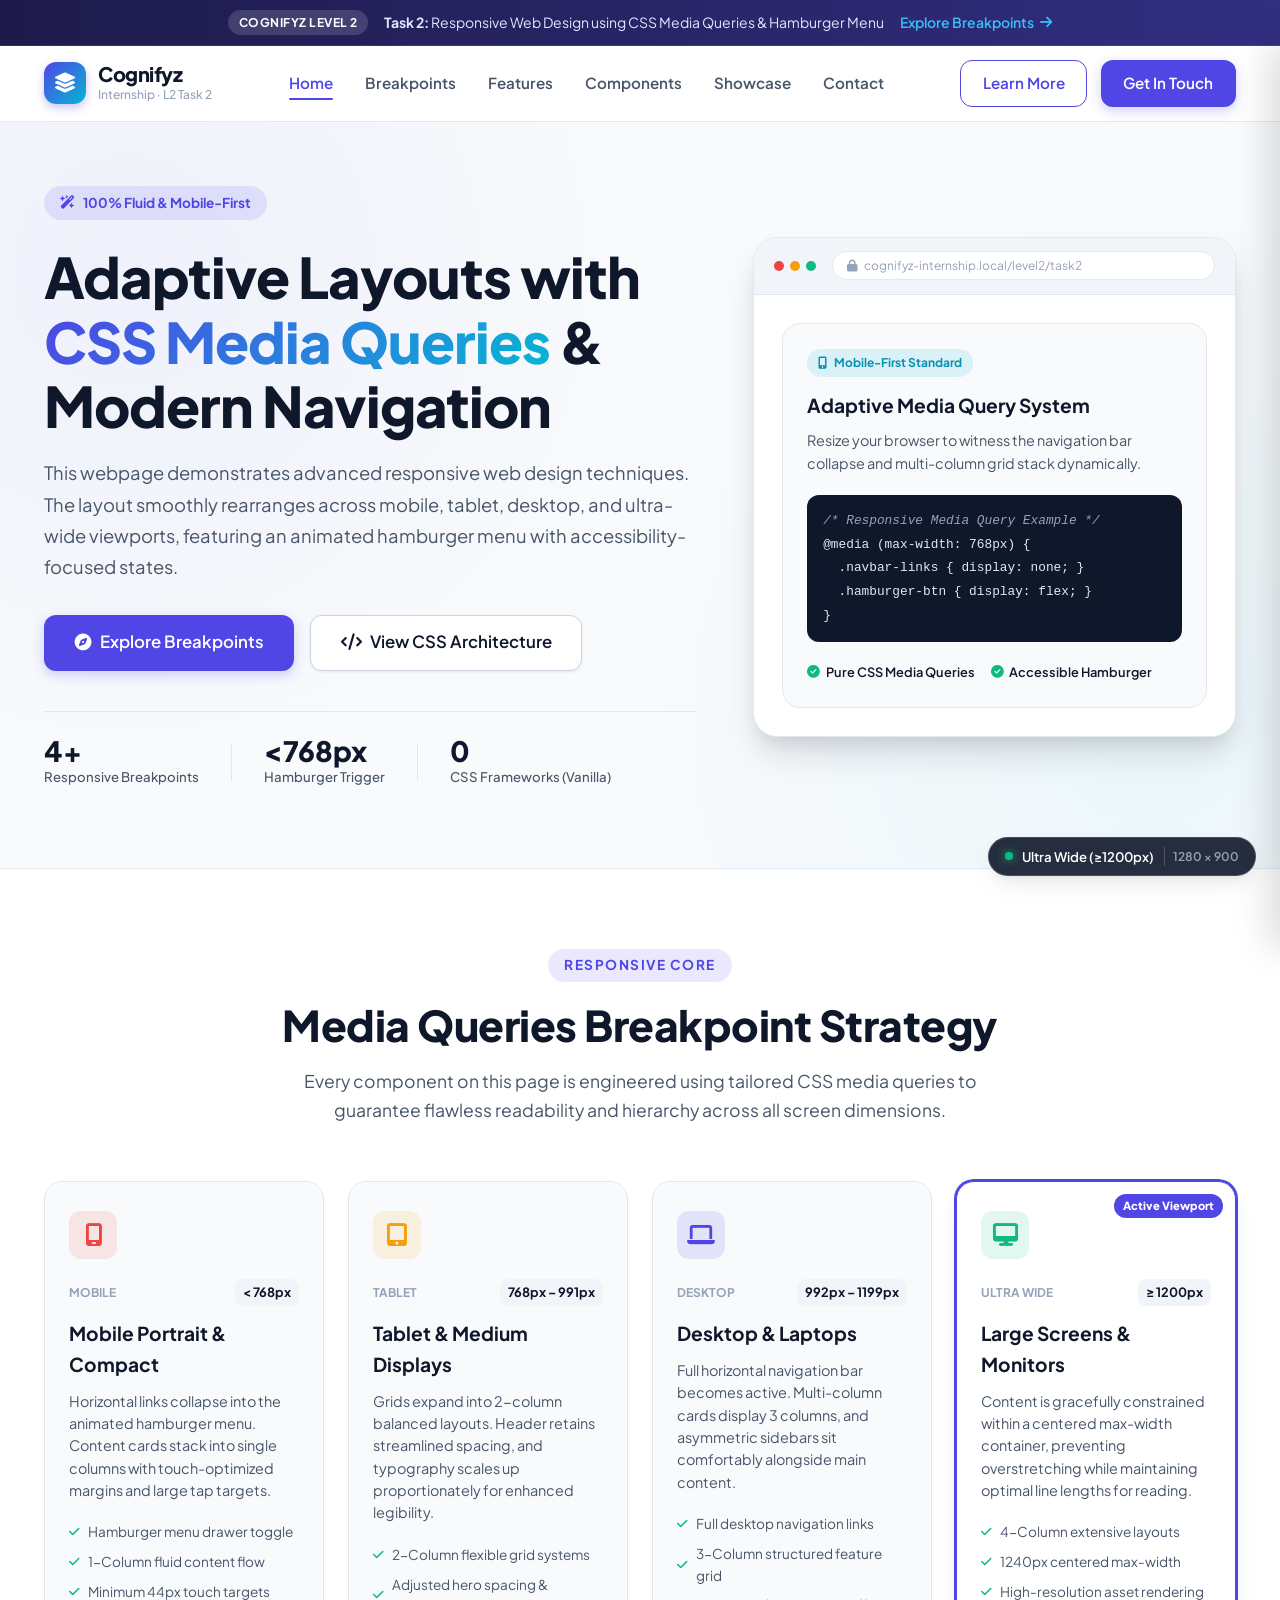
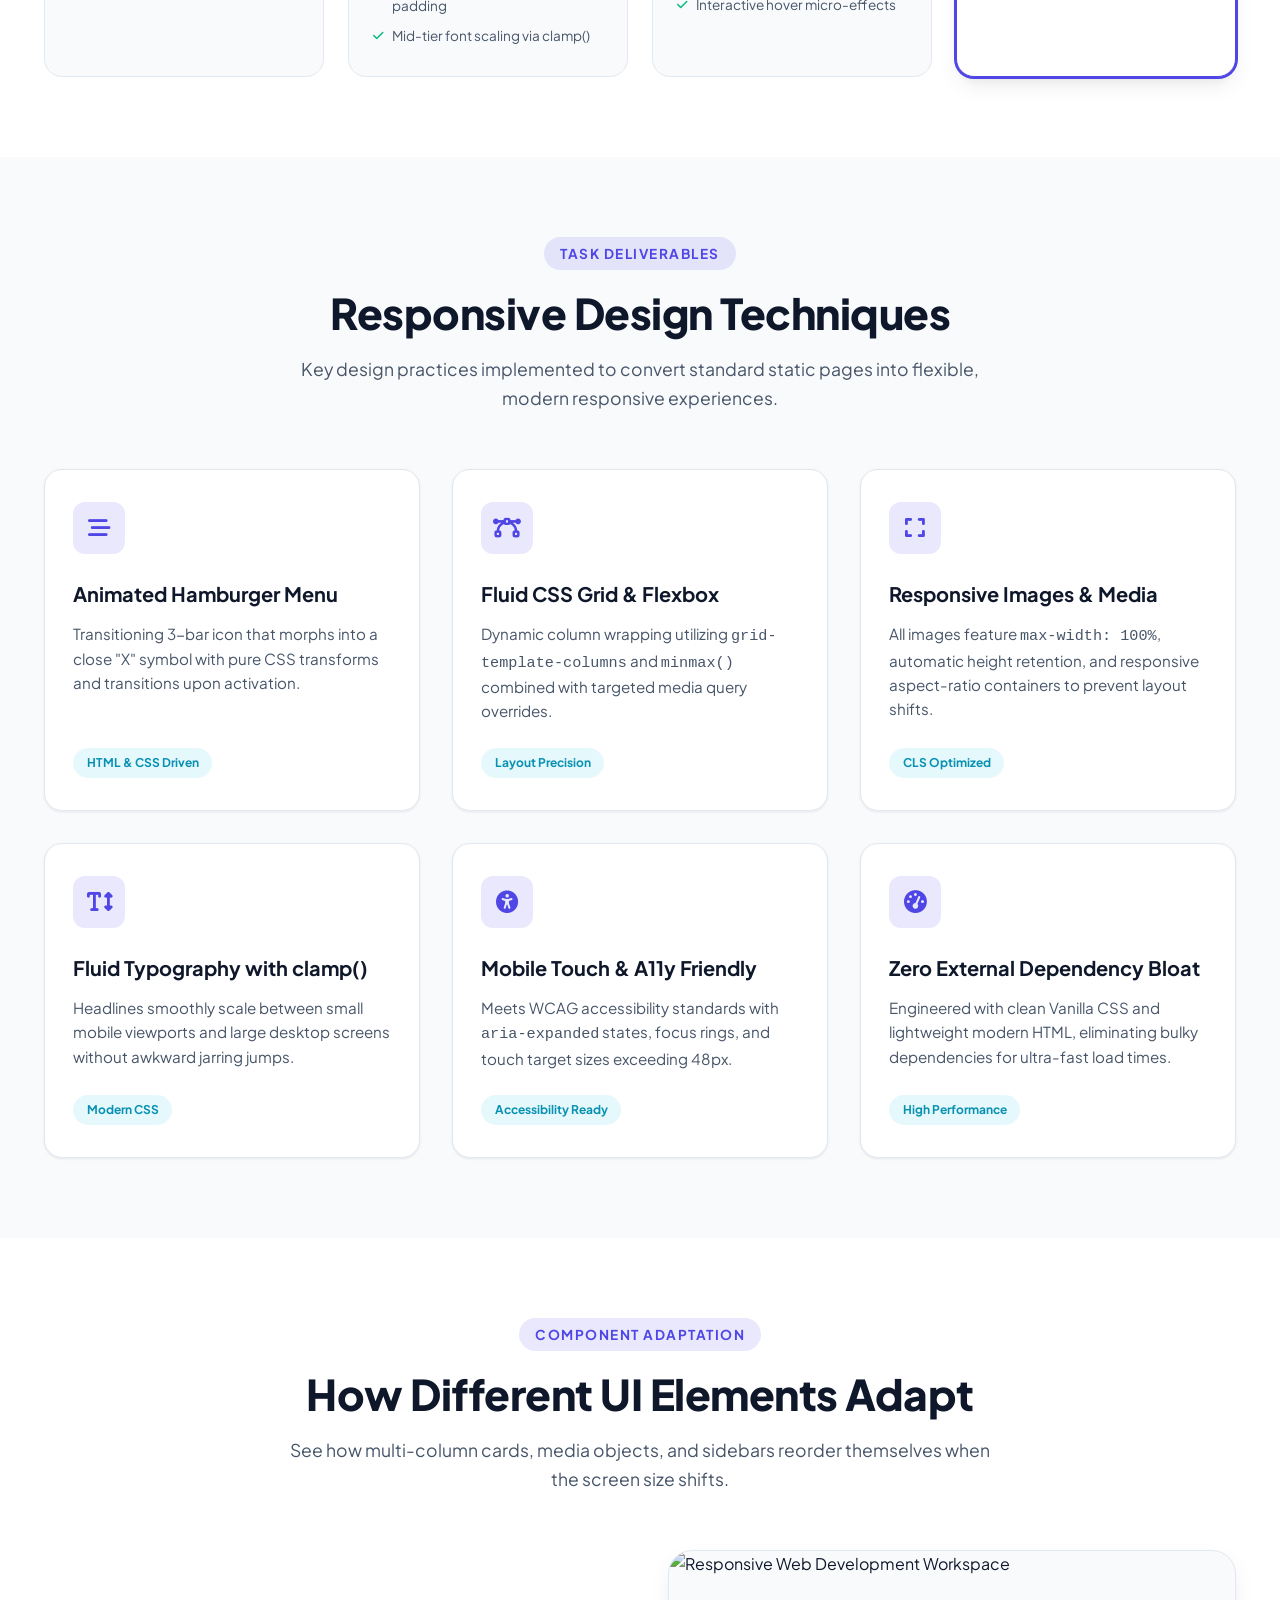
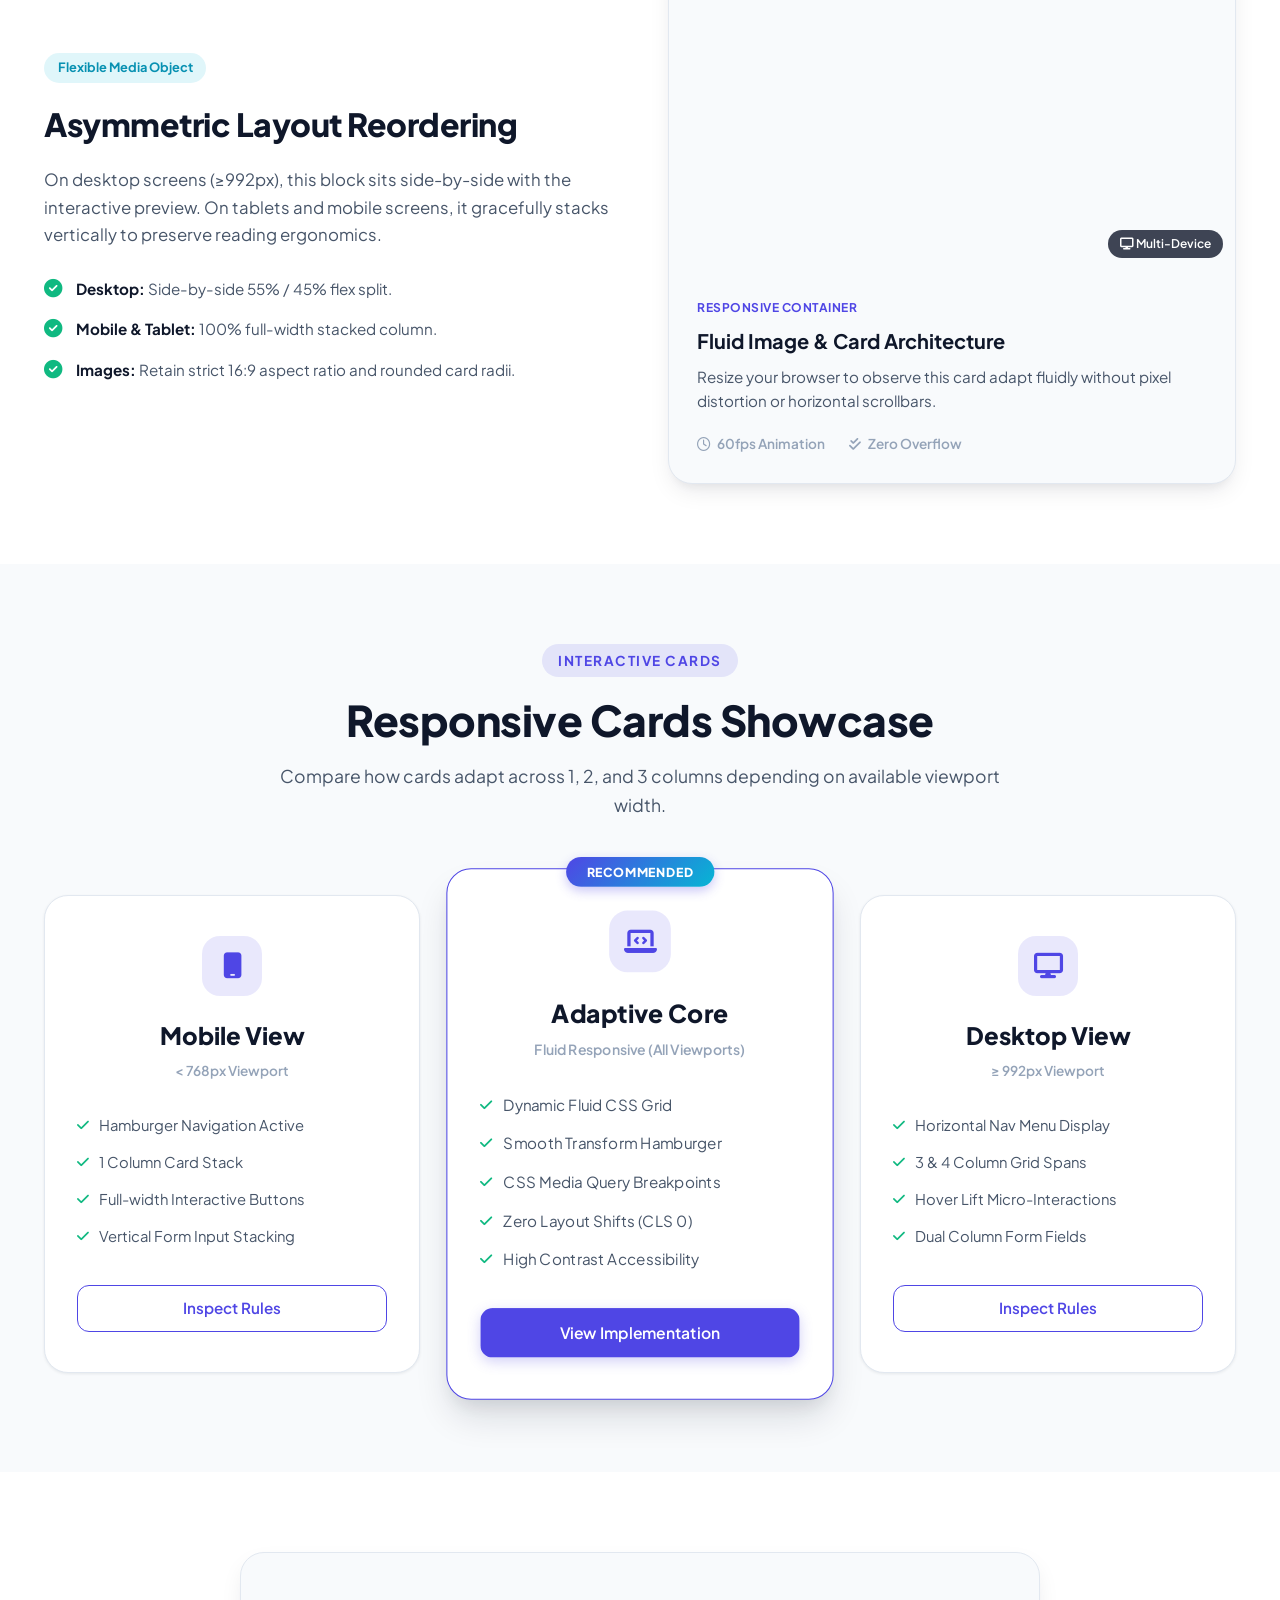
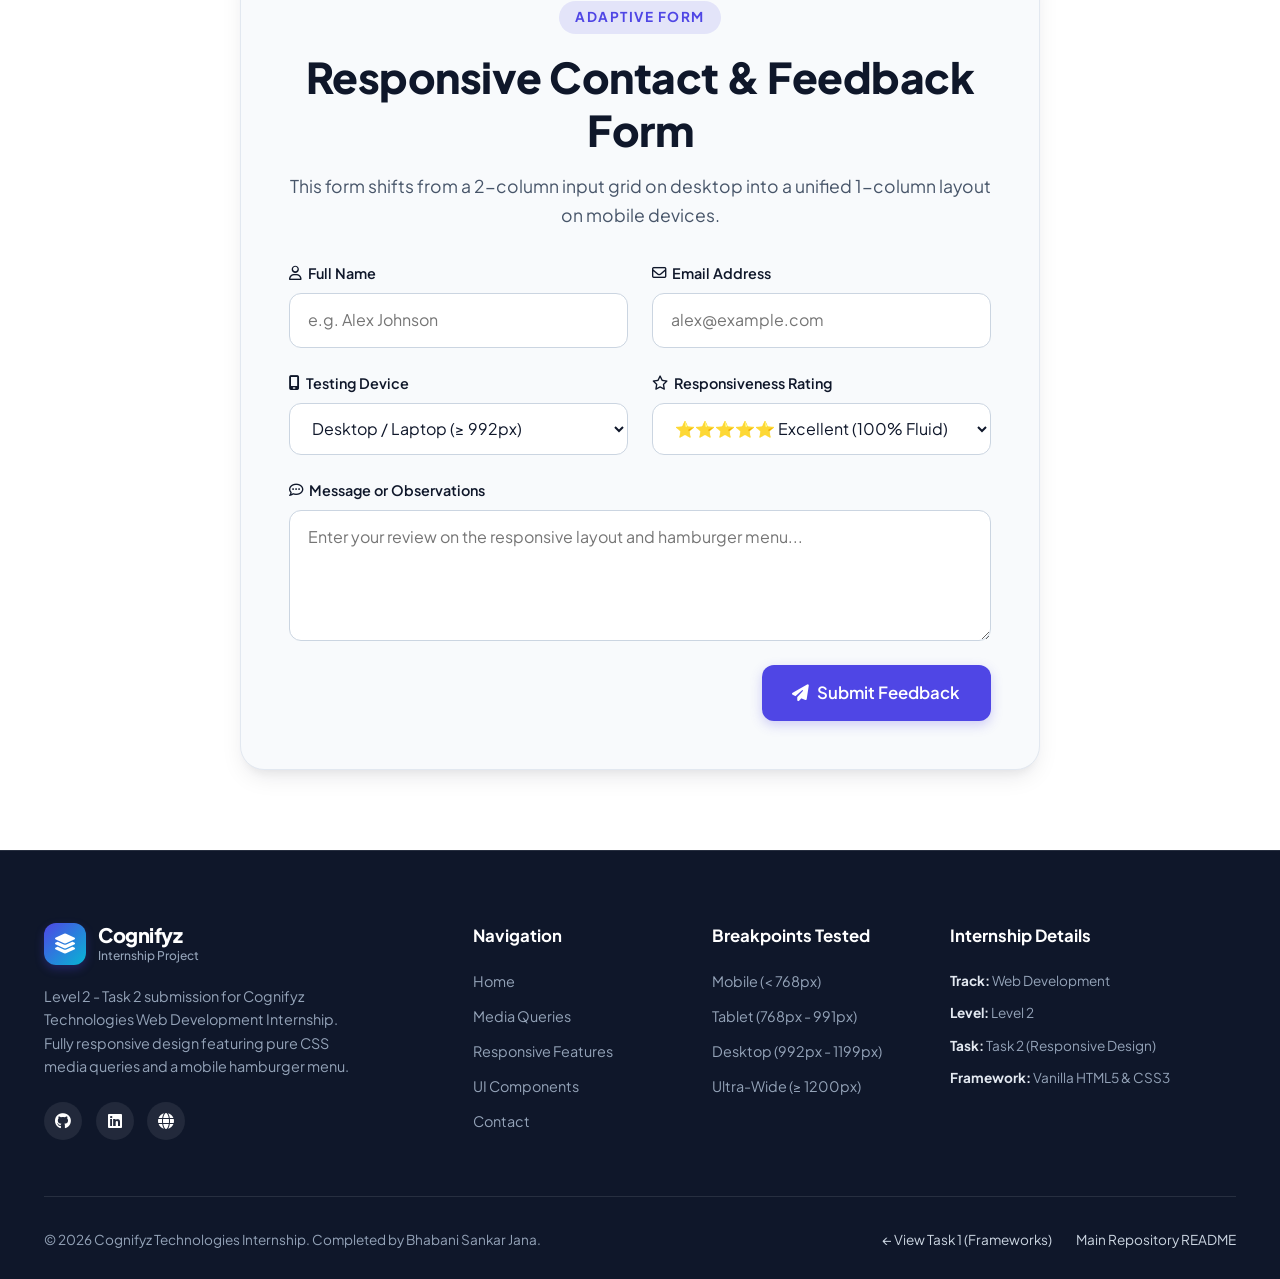
==== Level-2/Task-2/index.html @ 6fed3820 "Added Level-2/Task-2" ====
<!DOCTYPE html>
<html lang="en">
<head>
    <meta charset="UTF-8">
    <meta name="viewport" content="width=device-width, initial-scale=1.0">
    <meta name="description" content="Cognifyz Internship Level 2 Task 2 - Responsive Webpage Design with CSS Media Queries and Collapsible Mobile Hamburger Navigation Menu">
    <title>Responsive Web Design & Mobile Navigation | Level 2 Task 2</title>

    <!-- Google Fonts: Plus Jakarta Sans -->
    <link rel="preconnect" href="https://fonts.googleapis.com">
    <link rel="preconnect" href="https://fonts.gstatic.com" crossorigin>
    <link href="https://fonts.googleapis.com/css2?family=Plus+Jakarta+Sans:wght@300;400;500;600;700;800&display=swap" rel="stylesheet">

    <!-- Font Awesome Icons -->
    <link rel="stylesheet" href="https://cdnjs.cloudflare.com/ajax/libs/font-awesome/6.5.1/css/all.min.css">

    <!-- Custom CSS -->
    <link rel="stylesheet" href="styles.css">
</head>
<body>

    <!-- Real-time Viewport & Breakpoint Tracker -->
    <aside class="screen-indicator" id="screenIndicator" aria-label="Screen Viewport Indicator">
        <span class="indicator-dot"></span>
        <span class="indicator-label" id="breakpointName">Desktop</span>
        <span class="indicator-size" id="viewportDimensions">1440 × 900</span>
    </aside>

    <!-- Top Announcement Bar -->
    <div class="announcement-bar">
        <div class="container announcement-content">
            <span class="badge">Cognifyz Level 2</span>
            <p><strong>Task 2:</strong> Responsive Web Design using CSS Media Queries &amp; Hamburger Menu</p>
            <a href="#breakpoints" class="announcement-link">Explore Breakpoints <i class="fa-solid fa-arrow-right"></i></a>
        </div>
    </div>

    <!-- Main Navigation Header -->
    <header class="navbar-header" id="navbarHeader">
        <nav class="container nav-container" aria-label="Main Navigation">
            <!-- Brand Logo -->
            <a href="#" class="brand-logo" id="brandLogo">
                <div class="logo-icon">
                    <i class="fa-solid fa-layer-group"></i>
                </div>
                <div class="logo-text">
                    <span class="brand-title">Cognifyz</span>
                    <span class="brand-sub">Internship · L2 Task 2</span>
                </div>
            </a>

            <!-- Desktop Navigation Menu -->
            <ul class="nav-links" id="desktopNavLinks">
                <li><a href="#hero" class="nav-link active">Home</a></li>
                <li><a href="#breakpoints" class="nav-link">Breakpoints</a></li>
                <li><a href="#features" class="nav-link">Features</a></li>
                <li><a href="#components" class="nav-link">Components</a></li>
                <li><a href="#pricing" class="nav-link">Showcase</a></li>
                <li><a href="#contact" class="nav-link">Contact</a></li>
            </ul>

            <!-- Header Action Button (Desktop) -->
            <div class="nav-actions">
                <a href="#features" class="btn btn-outline nav-btn-secondary">Learn More</a>
                <a href="#contact" class="btn btn-primary nav-btn-primary">Get In Touch</a>
                
                <!-- Mobile Hamburger Toggle Button -->
                <button class="hamburger-btn" id="hamburgerBtn" aria-label="Toggle navigation menu" aria-expanded="false" aria-controls="mobileNavDrawer">
                    <span class="hamburger-bar bar-1"></span>
                    <span class="hamburger-bar bar-2"></span>
                    <span class="hamburger-bar bar-3"></span>
                </button>
            </div>
        </nav>

        <!-- Mobile Drawer Navigation Overlay & Menu -->
        <div class="mobile-drawer-overlay" id="mobileDrawerOverlay" aria-hidden="true"></div>
        <aside class="mobile-nav-drawer" id="mobileNavDrawer" aria-label="Mobile Navigation Menu">
            <div class="mobile-drawer-header">
                <div class="logo-icon small">
                    <i class="fa-solid fa-layer-group"></i>
                </div>
                <span class="mobile-drawer-title">Navigation Menu</span>
                <button class="drawer-close-btn" id="drawerCloseBtn" aria-label="Close menu">
                    <i class="fa-solid fa-xmark"></i>
                </button>
            </div>

            <div class="mobile-drawer-status">
                <span class="status-pill"><i class="fa-solid fa-mobile-screen"></i> Mobile View Active</span>
            </div>

            <ul class="mobile-nav-list">
                <li><a href="#hero" class="mobile-nav-link active"><i class="fa-solid fa-house"></i> Home</a></li>
                <li><a href="#breakpoints" class="mobile-nav-link"><i class="fa-solid fa-sliders"></i> Breakpoints &amp; Queries</a></li>
                <li><a href="#features" class="mobile-nav-link"><i class="fa-solid fa-cubes"></i> Responsive Features</a></li>
                <li><a href="#components" class="mobile-nav-link"><i class="fa-solid fa-shapes"></i> UI Components</a></li>
                <li><a href="#pricing" class="mobile-nav-link"><i class="fa-solid fa-layer-group"></i> Showcase Grid</a></li>
                <li><a href="#contact" class="mobile-nav-link"><i class="fa-solid fa-envelope"></i> Contact Us</a></li>
            </ul>

            <div class="mobile-drawer-footer">
                <a href="#contact" class="btn btn-primary btn-block">Get Started</a>
                <div class="mobile-socials">
                    <a href="#" aria-label="Github"><i class="fa-brands fa-github"></i></a>
                    <a href="#" aria-label="LinkedIn"><i class="fa-brands fa-linkedin"></i></a>
                    <a href="#" aria-label="Twitter"><i class="fa-brands fa-twitter"></i></a>
                </div>
            </div>
        </aside>
    </header>

    <main>
        <!-- Hero Section -->
        <section class="hero-section" id="hero">
            <div class="container hero-container">
                <div class="hero-content">
                    <div class="pill-tag">
                        <i class="fa-solid fa-wand-magic-sparkles"></i> 100% Fluid &amp; Mobile-First
                    </div>
                    <h1 class="hero-title">
                        Adaptive Layouts with <span class="gradient-text">CSS Media Queries</span> &amp; Modern Navigation
                    </h1>
                    <p class="hero-description">
                        This webpage demonstrates advanced responsive web design techniques. The layout smoothly rearranges across mobile, tablet, desktop, and ultra-wide viewports, featuring an animated hamburger menu with accessibility-focused states.
                    </p>
                    <div class="hero-cta-group">
                        <a href="#breakpoints" class="btn btn-primary btn-lg">
                            <i class="fa-solid fa-compass"></i> Explore Breakpoints
                        </a>
                        <a href="#features" class="btn btn-secondary btn-lg">
                            <i class="fa-solid fa-code"></i> View CSS Architecture
                        </a>
                    </div>
                    <div class="hero-metrics">
                        <div class="metric-item">
                            <span class="metric-number">4+</span>
                            <span class="metric-label">Responsive Breakpoints</span>
                        </div>
                        <div class="metric-divider"></div>
                        <div class="metric-item">
                            <span class="metric-number">&lt;768px</span>
                            <span class="metric-label">Hamburger Trigger</span>
                        </div>
                        <div class="metric-divider"></div>
                        <div class="metric-item">
                            <span class="metric-number">0</span>
                            <span class="metric-label">CSS Frameworks (Vanilla)</span>
                        </div>
                    </div>
                </div>

                <!-- Hero Interactive Visual Card -->
                <div class="hero-visual">
                    <div class="mockup-frame">
                        <div class="mockup-header">
                            <div class="mockup-dots">
                                <span class="dot dot-red"></span>
                                <span class="dot dot-yellow"></span>
                                <span class="dot dot-green"></span>
                            </div>
                            <div class="mockup-search-bar">
                                <i class="fa-solid fa-lock"></i>
                                <span>cognifyz-internship.local/level2/task2</span>
                            </div>
                        </div>
                        <div class="mockup-body">
                            <div class="mockup-card">
                                <div class="mockup-badge">
                                    <i class="fa-solid fa-mobile-screen-button"></i> Mobile-First Standard
                                </div>
                                <h3>Adaptive Media Query System</h3>
                                <p>Resize your browser to witness the navigation bar collapse and multi-column grid stack dynamically.</p>
                                
                                <div class="mockup-code-snippet">
                                    <span class="code-comment">/* Responsive Media Query Example */</span>
                                    <code>@media (max-width: 768px) {</code>
                                    <code>&nbsp;&nbsp;.navbar-links { display: none; }</code>
                                    <code>&nbsp;&nbsp;.hamburger-btn { display: flex; }</code>
                                    <code>}</code>
                                </div>

                                <div class="mockup-status-strip">
                                    <div class="status-item">
                                        <i class="fa-solid fa-check-circle"></i> Pure CSS Media Queries
                                    </div>
                                    <div class="status-item">
                                        <i class="fa-solid fa-check-circle"></i> Accessible Hamburger
                                    </div>
                                </div>
                            </div>
                        </div>
                    </div>
                </div>
            </div>
        </section>

        <!-- CSS Media Queries & Breakpoints Breakdown -->
        <section class="section breakpoints-section" id="breakpoints">
            <div class="container">
                <div class="section-header text-center">
                    <span class="section-eyebrow">Responsive Core</span>
                    <h2 class="section-title">Media Queries Breakpoint Strategy</h2>
                    <p class="section-subtitle">
                        Every component on this page is engineered using tailored CSS media queries to guarantee flawless readability and hierarchy across all screen dimensions.
                    </p>
                </div>

                <div class="breakpoints-grid">
                    <!-- Mobile Card -->
                    <div class="breakpoint-card" id="bpMobileCard">
                        <div class="bp-icon mobile-icon">
                            <i class="fa-solid fa-mobile-screen"></i>
                        </div>
                        <div class="bp-meta">
                            <span class="bp-tag">Mobile</span>
                            <span class="bp-query">&lt; 768px</span>
                        </div>
                        <h3 class="bp-title">Mobile Portrait &amp; Compact</h3>
                        <p class="bp-desc">
                            Horizontal links collapse into the animated hamburger menu. Content cards stack into single columns with touch-optimized margins and large tap targets.
                        </p>
                        <ul class="bp-features">
                            <li><i class="fa-solid fa-check"></i> Hamburger menu drawer toggle</li>
                            <li><i class="fa-solid fa-check"></i> 1-Column fluid content flow</li>
                            <li><i class="fa-solid fa-check"></i> Minimum 44px touch targets</li>
                        </ul>
                    </div>

                    <!-- Tablet Card -->
                    <div class="breakpoint-card" id="bpTabletCard">
                        <div class="bp-icon tablet-icon">
                            <i class="fa-solid fa-tablet-screen-button"></i>
                        </div>
                        <div class="bp-meta">
                            <span class="bp-tag">Tablet</span>
                            <span class="bp-query">768px – 991px</span>
                        </div>
                        <h3 class="bp-title">Tablet &amp; Medium Displays</h3>
                        <p class="bp-desc">
                            Grids expand into 2-column balanced layouts. Header retains streamlined spacing, and typography scales up proportionately for enhanced legibility.
                        </p>
                        <ul class="bp-features">
                            <li><i class="fa-solid fa-check"></i> 2-Column flexible grid systems</li>
                            <li><i class="fa-solid fa-check"></i> Adjusted hero spacing &amp; padding</li>
                            <li><i class="fa-solid fa-check"></i> Mid-tier font scaling via clamp()</li>
                        </ul>
                    </div>

                    <!-- Desktop Card -->
                    <div class="breakpoint-card" id="bpDesktopCard">
                        <div class="bp-icon desktop-icon">
                            <i class="fa-solid fa-laptop"></i>
                        </div>
                        <div class="bp-meta">
                            <span class="bp-tag">Desktop</span>
                            <span class="bp-query">992px – 1199px</span>
                        </div>
                        <h3 class="bp-title">Desktop &amp; Laptops</h3>
                        <p class="bp-desc">
                            Full horizontal navigation bar becomes active. Multi-column cards display 3 columns, and asymmetric sidebars sit comfortably alongside main content.
                        </p>
                        <ul class="bp-features">
                            <li><i class="fa-solid fa-check"></i> Full desktop navigation links</li>
                            <li><i class="fa-solid fa-check"></i> 3-Column structured feature grid</li>
                            <li><i class="fa-solid fa-check"></i> Interactive hover micro-effects</li>
                        </ul>
                    </div>

                    <!-- Ultra Wide Card -->
                    <div class="breakpoint-card" id="bpWideCard">
                        <div class="bp-icon wide-icon">
                            <i class="fa-solid fa-desktop"></i>
                        </div>
                        <div class="bp-meta">
                            <span class="bp-tag">Ultra Wide</span>
                            <span class="bp-query">≥ 1200px</span>
                        </div>
                        <h3 class="bp-title">Large Screens &amp; Monitors</h3>
                        <p class="bp-desc">
                            Content is gracefully constrained within a centered max-width container, preventing overstretching while maintaining optimal line lengths for reading.
                        </p>
                        <ul class="bp-features">
                            <li><i class="fa-solid fa-check"></i> 4-Column extensive layouts</li>
                            <li><i class="fa-solid fa-check"></i> 1240px centered max-width</li>
                            <li><i class="fa-solid fa-check"></i> High-resolution asset rendering</li>
                        </ul>
                    </div>
                </div>
            </div>
        </section>

        <!-- Features & Benefits Section -->
        <section class="section features-section" id="features">
            <div class="container">
                <div class="section-header text-center">
                    <span class="section-eyebrow">Task Deliverables</span>
                    <h2 class="section-title">Responsive Design Techniques</h2>
                    <p class="section-subtitle">
                        Key design practices implemented to convert standard static pages into flexible, modern responsive experiences.
                    </p>
                </div>

                <div class="features-grid">
                    <div class="feature-card">
                        <div class="feature-icon-wrapper">
                            <i class="fa-solid fa-bars-staggered"></i>
                        </div>
                        <h3>Animated Hamburger Menu</h3>
                        <p>
                            Transitioning 3-bar icon that morphs into a close "X" symbol with pure CSS transforms and transitions upon activation.
                        </p>
                        <div class="feature-tag">HTML &amp; CSS Driven</div>
                    </div>

                    <div class="feature-card">
                        <div class="feature-icon-wrapper">
                            <i class="fa-solid fa-bezier-curve"></i>
                        </div>
                        <h3>Fluid CSS Grid &amp; Flexbox</h3>
                        <p>
                            Dynamic column wrapping utilizing <code>grid-template-columns</code> and <code>minmax()</code> combined with targeted media query overrides.
                        </p>
                        <div class="feature-tag">Layout Precision</div>
                    </div>

                    <div class="feature-card">
                        <div class="feature-icon-wrapper">
                            <i class="fa-solid fa-expand"></i>
                        </div>
                        <h3>Responsive Images &amp; Media</h3>
                        <p>
                            All images feature <code>max-width: 100%</code>, automatic height retention, and responsive aspect-ratio containers to prevent layout shifts.
                        </p>
                        <div class="feature-tag">CLS Optimized</div>
                    </div>

                    <div class="feature-card">
                        <div class="feature-icon-wrapper">
                            <i class="fa-solid fa-text-height"></i>
                        </div>
                        <h3>Fluid Typography with clamp()</h3>
                        <p>
                            Headlines smoothly scale between small mobile viewports and large desktop screens without awkward jarring jumps.
                        </p>
                        <div class="feature-tag">Modern CSS</div>
                    </div>

                    <div class="feature-card">
                        <div class="feature-icon-wrapper">
                            <i class="fa-solid fa-universal-access"></i>
                        </div>
                        <h3>Mobile Touch &amp; A11y Friendly</h3>
                        <p>
                            Meets WCAG accessibility standards with <code>aria-expanded</code> states, focus rings, and touch target sizes exceeding 48px.
                        </p>
                        <div class="feature-tag">Accessibility Ready</div>
                    </div>

                    <div class="feature-card">
                        <div class="feature-icon-wrapper">
                            <i class="fa-solid fa-gauge-high"></i>
                        </div>
                        <h3>Zero External Dependency Bloat</h3>
                        <p>
                            Engineered with clean Vanilla CSS and lightweight modern HTML, eliminating bulky dependencies for ultra-fast load times.
                        </p>
                        <div class="feature-tag">High Performance</div>
                    </div>
                </div>
            </div>
        </section>

        <!-- Responsive UI Components Showcase -->
        <section class="section components-section" id="components">
            <div class="container">
                <div class="section-header text-center">
                    <span class="section-eyebrow">Component Adaptation</span>
                    <h2 class="section-title">How Different UI Elements Adapt</h2>
                    <p class="section-subtitle">
                        See how multi-column cards, media objects, and sidebars reorder themselves when the screen size shifts.
                    </p>
                </div>

                <!-- Showcase Two-Column Responsive Split -->
                <div class="component-split-grid">
                    <div class="split-col content-side">
                        <div class="pill-badge">Flexible Media Object</div>
                        <h3>Asymmetric Layout Reordering</h3>
                        <p>
                            On desktop screens (≥992px), this block sits side-by-side with the interactive preview. On tablets and mobile screens, it gracefully stacks vertically to preserve reading ergonomics.
                        </p>
                        <div class="checklist">
                            <div class="check-item">
                                <i class="fa-solid fa-circle-check"></i>
                                <div>
                                    <strong>Desktop:</strong> Side-by-side 55% / 45% flex split.
                                </div>
                            </div>
                            <div class="check-item">
                                <i class="fa-solid fa-circle-check"></i>
                                <div>
                                    <strong>Mobile &amp; Tablet:</strong> 100% full-width stacked column.
                                </div>
                            </div>
                            <div class="check-item">
                                <i class="fa-solid fa-circle-check"></i>
                                <div>
                                    <strong>Images:</strong> Retain strict 16:9 aspect ratio and rounded card radii.
                                </div>
                            </div>
                        </div>
                    </div>
                    <div class="split-col preview-side">
                        <div class="responsive-card-demo">
                            <div class="demo-image-wrapper">
                                <img src="https://images.unsplash.com/photo-1507238691740-187a5b1d37b8?auto=format&fit=crop&w=900&q=80" alt="Responsive Web Development Workspace" loading="lazy">
                                <span class="image-pill"><i class="fa-solid fa-display"></i> Multi-Device</span>
                            </div>
                            <div class="demo-card-content">
                                <div class="demo-tag">Responsive Container</div>
                                <h4>Fluid Image &amp; Card Architecture</h4>
                                <p>Resize your browser to observe this card adapt fluidly without pixel distortion or horizontal scrollbars.</p>
                                <div class="demo-stats">
                                    <span><i class="fa-regular fa-clock"></i> 60fps Animation</span>
                                    <span><i class="fa-solid fa-check-double"></i> Zero Overflow</span>
                                </div>
                            </div>
                        </div>
                    </div>
                </div>
            </div>
        </section>

        <!-- Responsive Card Showcase & Plans -->
        <section class="section showcase-section" id="pricing">
            <div class="container">
                <div class="section-header text-center">
                    <span class="section-eyebrow">Interactive Cards</span>
                    <h2 class="section-title">Responsive Cards Showcase</h2>
                    <p class="section-subtitle">
                        Compare how cards adapt across 1, 2, and 3 columns depending on available viewport width.
                    </p>
                </div>

                <div class="showcase-cards-grid">
                    <!-- Card 1 -->
                    <div class="plan-card">
                        <div class="plan-header">
                            <div class="plan-icon"><i class="fa-solid fa-mobile"></i></div>
                            <h3 class="plan-name">Mobile View</h3>
                            <div class="plan-target">&lt; 768px Viewport</div>
                        </div>
                        <ul class="plan-features">
                            <li><i class="fa-solid fa-check"></i> Hamburger Navigation Active</li>
                            <li><i class="fa-solid fa-check"></i> 1 Column Card Stack</li>
                            <li><i class="fa-solid fa-check"></i> Full-width Interactive Buttons</li>
                            <li><i class="fa-solid fa-check"></i> Vertical Form Input Stacking</li>
                        </ul>
                        <button class="btn btn-outline btn-block">Inspect Rules</button>
                    </div>

                    <!-- Card 2 (Featured) -->
                    <div class="plan-card featured">
                        <div class="popular-ribbon">Recommended</div>
                        <div class="plan-header">
                            <div class="plan-icon"><i class="fa-solid fa-laptop-code"></i></div>
                            <h3 class="plan-name">Adaptive Core</h3>
                            <div class="plan-target">Fluid Responsive (All Viewports)</div>
                        </div>
                        <ul class="plan-features">
                            <li><i class="fa-solid fa-check"></i> Dynamic Fluid CSS Grid</li>
                            <li><i class="fa-solid fa-check"></i> Smooth Transform Hamburger</li>
                            <li><i class="fa-solid fa-check"></i> CSS Media Query Breakpoints</li>
                            <li><i class="fa-solid fa-check"></i> Zero Layout Shifts (CLS 0)</li>
                            <li><i class="fa-solid fa-check"></i> High Contrast Accessibility</li>
                        </ul>
                        <button class="btn btn-primary btn-block">View Implementation</button>
                    </div>

                    <!-- Card 3 -->
                    <div class="plan-card">
                        <div class="plan-header">
                            <div class="plan-icon"><i class="fa-solid fa-display"></i></div>
                            <h3 class="plan-name">Desktop View</h3>
                            <div class="plan-target">≥ 992px Viewport</div>
                        </div>
                        <ul class="plan-features">
                            <li><i class="fa-solid fa-check"></i> Horizontal Nav Menu Display</li>
                            <li><i class="fa-solid fa-check"></i> 3 &amp; 4 Column Grid Spans</li>
                            <li><i class="fa-solid fa-check"></i> Hover Lift Micro-Interactions</li>
                            <li><i class="fa-solid fa-check"></i> Dual Column Form Fields</li>
                        </ul>
                        <button class="btn btn-outline btn-block">Inspect Rules</button>
                    </div>
                </div>
            </div>
        </section>

        <!-- Responsive Form / Contact Section -->
        <section class="section contact-section" id="contact">
            <div class="container">
                <div class="contact-box">
                    <div class="contact-header text-center">
                        <span class="section-eyebrow">Adaptive Form</span>
                        <h2 class="section-title">Responsive Contact &amp; Feedback Form</h2>
                        <p class="section-subtitle">
                            This form shifts from a 2-column input grid on desktop into a unified 1-column layout on mobile devices.
                        </p>
                    </div>

                    <form class="responsive-form" id="contactForm" novalidate>
                        <div class="form-row">
                            <div class="form-group">
                                <label for="userName"><i class="fa-regular fa-user"></i> Full Name</label>
                                <input type="text" id="userName" name="name" class="form-input" placeholder="e.g. Alex Johnson" required>
                            </div>
                            <div class="form-group">
                                <label for="userEmail"><i class="fa-regular fa-envelope"></i> Email Address</label>
                                <input type="email" id="userEmail" name="email" class="form-input" placeholder="alex@example.com" required>
                            </div>
                        </div>

                        <div class="form-row">
                            <div class="form-group">
                                <label for="deviceType"><i class="fa-solid fa-mobile-screen"></i> Testing Device</label>
                                <select id="deviceType" name="device" class="form-input">
                                    <option value="mobile">Mobile Phone (&lt; 768px)</option>
                                    <option value="tablet">Tablet / iPad (768px – 991px)</option>
                                    <option value="desktop" selected>Desktop / Laptop (≥ 992px)</option>
                                    <option value="ultrawide">Ultra-wide Monitor (≥ 1200px)</option>
                                </select>
                            </div>
                            <div class="form-group">
                                <label for="feedbackRating"><i class="fa-regular fa-star"></i> Responsiveness Rating</label>
                                <select id="feedbackRating" name="rating" class="form-input">
                                    <option value="5">⭐⭐⭐⭐⭐ Excellent (100% Fluid)</option>
                                    <option value="4">⭐⭐⭐⭐ Good (Minor adjustments)</option>
                                    <option value="3">⭐⭐⭐ Satisfactory</option>
                                </select>
                            </div>
                        </div>

                        <div class="form-group">
                            <label for="userMessage"><i class="fa-regular fa-comment-dots"></i> Message or Observations</label>
                            <textarea id="userMessage" name="message" class="form-input textarea" rows="4" placeholder="Enter your review on the responsive layout and hamburger menu..."></textarea>
                        </div>

                        <div class="form-actions">
                            <button type="submit" class="btn btn-primary btn-lg" id="submitFormBtn">
                                <i class="fa-solid fa-paper-plane"></i> Submit Feedback
                            </button>
                        </div>

                        <div class="form-notification" id="formNotification" aria-live="polite"></div>
                    </form>
                </div>
            </div>
        </section>
    </main>

    <!-- Responsive Footer -->
    <footer class="site-footer">
        <div class="container footer-container">
            <div class="footer-top">
                <div class="footer-col brand-col">
                    <div class="brand-logo footer-logo">
                        <div class="logo-icon">
                            <i class="fa-solid fa-layer-group"></i>
                        </div>
                        <div class="logo-text">
                            <span class="brand-title">Cognifyz</span>
                            <span class="brand-sub">Internship Project</span>
                        </div>
                    </div>
                    <p class="footer-desc">
                        Level 2 - Task 2 submission for Cognifyz Technologies Web Development Internship. Fully responsive design featuring pure CSS media queries and a mobile hamburger menu.
                    </p>
                    <div class="footer-social-links">
                        <a href="https://github.com" target="_blank" rel="noopener" aria-label="Github"><i class="fa-brands fa-github"></i></a>
                        <a href="https://linkedin.com" target="_blank" rel="noopener" aria-label="LinkedIn"><i class="fa-brands fa-linkedin"></i></a>
                        <a href="https://cognifyz.com" target="_blank" rel="noopener" aria-label="Cognifyz Website"><i class="fa-solid fa-globe"></i></a>
                    </div>
                </div>

                <div class="footer-col">
                    <h4 class="footer-title">Navigation</h4>
                    <ul class="footer-links">
                        <li><a href="#hero">Home</a></li>
                        <li><a href="#breakpoints">Media Queries</a></li>
                        <li><a href="#features">Responsive Features</a></li>
                        <li><a href="#components">UI Components</a></li>
                        <li><a href="#contact">Contact</a></li>
                    </ul>
                </div>

                <div class="footer-col">
                    <h4 class="footer-title">Breakpoints Tested</h4>
                    <ul class="footer-links">
                        <li><a href="#breakpoints">Mobile (&lt; 768px)</a></li>
                        <li><a href="#breakpoints">Tablet (768px - 991px)</a></li>
                        <li><a href="#breakpoints">Desktop (992px - 1199px)</a></li>
                        <li><a href="#breakpoints">Ultra-Wide (≥ 1200px)</a></li>
                    </ul>
                </div>

                <div class="footer-col">
                    <h4 class="footer-title">Internship Details</h4>
                    <ul class="footer-meta-list">
                        <li><strong>Track:</strong> Web Development</li>
                        <li><strong>Level:</strong> Level 2</li>
                        <li><strong>Task:</strong> Task 2 (Responsive Design)</li>
                        <li><strong>Framework:</strong> Vanilla HTML5 &amp; CSS3</li>
                    </ul>
                </div>
            </div>

            <div class="footer-bottom">
                <p>&copy; 2026 Cognifyz Technologies Internship. Completed by Bhabani Sankar Jana.</p>
                <div class="footer-bottom-links">
                    <a href="../Task-1/index.html">← View Task 1 (Frameworks)</a>
                    <a href="../../README.md">Main Repository README</a>
                </div>
            </div>
        </div>
    </footer>

    <!-- Vanilla JavaScript for Hamburger Toggle & Live Breakpoint Tracker -->
    <script src="script.js"></script>
</body>
</html>
---- Level-2/Task-2/styles.css ----
/* ==========================================================================
   COGNIFYZ INTERNSHIP · LEVEL 2 · TASK 2
   Responsive Web Design with CSS Media Queries & Mobile Hamburger Menu
   ========================================================================== */

/* --------------------------------------------------------------------------
   1. CSS Custom Properties (Design Tokens & Color Palette)
   -------------------------------------------------------------------------- */
:root {
    --primary: #4f46e5;
    --primary-hover: #4338ca;
    --primary-light: rgba(79, 70, 229, 0.12);
    --secondary: #06b6d4;
    --secondary-hover: #0891b2;
    --accent: #f59e0b;
    --success: #10b981;
    --danger: #ef4444;

    /* Neutrals & Surfaces */
    --bg-main: #f8fafc;
    --bg-surface: #ffffff;
    --bg-muted: #f1f5f9;
    --bg-dark: #0f172a;
    --bg-dark-card: #1e293b;

    /* Typography Colors */
    --text-primary: #0f172a;
    --text-secondary: #475569;
    --text-muted: #94a3b8;
    --text-inverse: #ffffff;

    /* Borders & Outlines */
    --border-light: #e2e8f0;
    --border-subtle: #cbd5e1;

    /* Box Shadows */
    --shadow-sm: 0 1px 3px rgba(15, 23, 42, 0.08);
    --shadow-md: 0 4px 6px -1px rgba(15, 23, 42, 0.08), 0 2px 4px -2px rgba(15, 23, 42, 0.06);
    --shadow-lg: 0 10px 25px -5px rgba(15, 23, 42, 0.1), 0 8px 10px -6px rgba(15, 23, 42, 0.06);
    --shadow-xl: 0 20px 35px -5px rgba(15, 23, 42, 0.14), 0 10px 15px -5px rgba(15, 23, 42, 0.08);

    /* Layout Constraints */
    --container-max-width: 1240px;
    --header-height: 76px;
    --radius-sm: 8px;
    --radius-md: 12px;
    --radius-lg: 18px;
    --radius-xl: 24px;
    --radius-full: 9999px;

    /* Transitions */
    --transition-fast: 0.2s cubic-bezier(0.16, 1, 0.3, 1);
    --transition-normal: 0.3s cubic-bezier(0.16, 1, 0.3, 1);
    --transition-slow: 0.5s cubic-bezier(0.16, 1, 0.3, 1);
}

/* --------------------------------------------------------------------------
   2. Reset & Universal Foundation
   -------------------------------------------------------------------------- */
*, *::before, *::after {
    margin: 0;
    padding: 0;
    box-sizing: border-box;
}

html {
    scroll-behavior: smooth;
    font-size: 16px;
    -webkit-text-size-adjust: 100%;
}

body {
    font-family: 'Plus Jakarta Sans', system-ui, -apple-system, sans-serif;
    color: var(--text-primary);
    background-color: var(--bg-main);
    line-height: 1.6;
    overflow-x: hidden;
    min-height: 100vh;
}

body.menu-open {
    overflow: hidden; /* Prevent background scroll when mobile drawer is open */
}

img {
    max-width: 100%;
    height: auto;
    display: block;
}

a {
    color: inherit;
    text-decoration: none;
    transition: color var(--transition-fast);
}

ul {
    list-style: none;
}

button, input, select, textarea {
    font: inherit;
}

/* --------------------------------------------------------------------------
   3. Container & Layout Utilities
   -------------------------------------------------------------------------- */
.container {
    width: 100%;
    max-width: var(--container-max-width);
    margin-left: auto;
    margin-right: auto;
    padding-left: 1.5rem;
    padding-right: 1.5rem;
}

.text-center {
    text-align: center;
}

.section {
    padding-top: 5rem;
    padding-bottom: 5rem;
}

.section-header {
    max-width: 720px;
    margin: 0 auto 3.5rem auto;
}

.section-eyebrow {
    display: inline-block;
    font-size: 0.85rem;
    font-weight: 700;
    text-transform: uppercase;
    letter-spacing: 1.5px;
    color: var(--primary);
    background: var(--primary-light);
    padding: 0.35rem 1rem;
    border-radius: var(--radius-full);
    margin-bottom: 1rem;
}

.section-title {
    font-size: clamp(1.85rem, 3.5vw, 2.65rem);
    font-weight: 800;
    line-height: 1.25;
    color: var(--text-primary);
    margin-bottom: 1rem;
    letter-spacing: -0.5px;
}

.section-subtitle {
    font-size: 1.1rem;
    color: var(--text-secondary);
    line-height: 1.65;
}

/* Gradients & Badges */
.gradient-text {
    background: linear-gradient(135deg, var(--primary) 0%, var(--secondary) 100%);
    -webkit-background-clip: text;
    background-clip: text;
    -webkit-text-fill-color: transparent;
}

/* --------------------------------------------------------------------------
   4. Floating Live Breakpoint Indicator Badge
   -------------------------------------------------------------------------- */
.screen-indicator {
    position: fixed;
    bottom: 1.5rem;
    right: 1.5rem;
    z-index: 999;
    background: rgba(15, 23, 42, 0.9);
    backdrop-filter: blur(8px);
    -webkit-backdrop-filter: blur(8px);
    color: #ffffff;
    padding: 0.5rem 1rem;
    border-radius: var(--radius-full);
    font-size: 0.825rem;
    font-weight: 600;
    display: flex;
    align-items: center;
    gap: 0.6rem;
    box-shadow: var(--shadow-lg);
    border: 1px solid rgba(255, 255, 255, 0.15);
    pointer-events: none;
    transition: transform var(--transition-normal);
}

.indicator-dot {
    width: 8px;
    height: 8px;
    border-radius: 50%;
    background-color: var(--success);
    box-shadow: 0 0 10px var(--success);
    animation: pulseGlow 2s infinite ease-in-out;
}

.indicator-size {
    color: var(--text-muted);
    font-size: 0.75rem;
    border-left: 1px solid rgba(255, 255, 255, 0.2);
    padding-left: 0.5rem;
}

@keyframes pulseGlow {
    0%, 100% { opacity: 1; transform: scale(1); }
    50% { opacity: 0.5; transform: scale(1.2); }
}

/* --------------------------------------------------------------------------
   5. Announcement Bar
   -------------------------------------------------------------------------- */
.announcement-bar {
    background: linear-gradient(90deg, #1e1b4b 0%, #312e81 100%);
    color: #e0e7ff;
    padding: 0.6rem 0;
    font-size: 0.875rem;
    border-bottom: 1px solid rgba(255, 255, 255, 0.1);
}

.announcement-content {
    display: flex;
    align-items: center;
    justify-content: center;
    gap: 1rem;
    flex-wrap: wrap;
    text-align: center;
}

.announcement-content .badge {
    background: rgba(255, 255, 255, 0.15);
    color: #ffffff;
    font-weight: 700;
    font-size: 0.75rem;
    padding: 0.2rem 0.65rem;
    border-radius: var(--radius-full);
    text-transform: uppercase;
    letter-spacing: 0.5px;
}

.announcement-link {
    color: #38bdf8;
    font-weight: 600;
    display: inline-flex;
    align-items: center;
    gap: 0.35rem;
}

.announcement-link:hover {
    color: #7dd3fc;
    text-decoration: underline;
}

/* --------------------------------------------------------------------------
   6. Navigation Header & Hamburger Menu System
   -------------------------------------------------------------------------- */
.navbar-header {
    position: sticky;
    top: 0;
    z-index: 100;
    background: rgba(255, 255, 255, 0.95);
    backdrop-filter: blur(12px);
    -webkit-backdrop-filter: blur(12px);
    border-bottom: 1px solid var(--border-light);
    height: var(--header-height);
    transition: all var(--transition-normal);
}

.navbar-header.scrolled {
    background: rgba(255, 255, 255, 0.98);
    box-shadow: var(--shadow-sm);
}

.nav-container {
    height: 100%;
    display: flex;
    align-items: center;
    justify-content: space-between;
}

/* Brand Logo */
.brand-logo {
    display: flex;
    align-items: center;
    gap: 0.75rem;
}

.logo-icon {
    width: 42px;
    height: 42px;
    background: linear-gradient(135deg, var(--primary) 0%, var(--secondary) 100%);
    color: #ffffff;
    border-radius: var(--radius-md);
    display: flex;
    align-items: center;
    justify-content: center;
    font-size: 1.25rem;
    box-shadow: 0 4px 10px rgba(79, 70, 229, 0.3);
}

.logo-icon.small {
    width: 36px;
    height: 36px;
    font-size: 1rem;
}

.logo-text {
    display: flex;
    flex-direction: column;
}

.brand-title {
    font-size: 1.25rem;
    font-weight: 800;
    color: var(--text-primary);
    line-height: 1.1;
    letter-spacing: -0.5px;
}

.brand-sub {
    font-size: 0.75rem;
    color: var(--text-muted);
    font-weight: 500;
}

/* Desktop Navigation Links */
.nav-links {
    display: flex;
    align-items: center;
    gap: 2rem;
}

.nav-link {
    font-weight: 600;
    font-size: 0.95rem;
    color: var(--text-secondary);
    position: relative;
    padding: 0.5rem 0;
}

.nav-link::after {
    content: '';
    position: absolute;
    bottom: 0;
    left: 0;
    width: 0%;
    height: 2px;
    background: var(--primary);
    transition: width var(--transition-fast);
    border-radius: 2px;
}

.nav-link:hover,
.nav-link.active {
    color: var(--primary);
}

.nav-link:hover::after,
.nav-link.active::after {
    width: 100%;
}

/* Navigation Action Buttons */
.nav-actions {
    display: flex;
    align-items: center;
    gap: 0.85rem;
}

/* --------------------------------------------------------------------------
   7. Hamburger Button (HTML/CSS Animated Toggle)
   -------------------------------------------------------------------------- */
.hamburger-btn {
    display: none; /* Hidden on desktop; displayed via media query on mobile */
    flex-direction: column;
    justify-content: space-between;
    width: 44px;
    height: 44px;
    background: transparent;
    border: 1px solid var(--border-light);
    border-radius: var(--radius-md);
    cursor: pointer;
    padding: 12px 10px;
    position: relative;
    transition: background-color var(--transition-fast), border-color var(--transition-fast);
}

.hamburger-btn:hover {
    background-color: var(--bg-muted);
    border-color: var(--border-subtle);
}

.hamburger-btn:focus-visible {
    outline: 2px solid var(--primary);
    outline-offset: 2px;
}

/* Three Horizontal Bars */
.hamburger-bar {
    width: 100%;
    height: 2.5px;
    background-color: var(--text-primary);
    border-radius: 2px;
    transition: transform var(--transition-normal), opacity var(--transition-normal);
    transform-origin: center;
}

/* Animated Transition: Transforms 3 bars into an 'X' symbol */
.hamburger-btn.is-active .bar-1 {
    transform: translateY(7px) rotate(45deg);
}

.hamburger-btn.is-active .bar-2 {
    opacity: 0;
    transform: scale(0);
}

.hamburger-btn.is-active .bar-3 {
    transform: translateY(-7px) rotate(-45deg);
}

/* --------------------------------------------------------------------------
   8. Mobile Drawer Navigation Overlay & Drawer
   -------------------------------------------------------------------------- */
.mobile-drawer-overlay {
    position: fixed;
    top: 0;
    left: 0;
    width: 100vw;
    height: 100vh;
    background: rgba(15, 23, 42, 0.55);
    backdrop-filter: blur(4px);
    -webkit-backdrop-filter: blur(4px);
    z-index: 190;
    opacity: 0;
    visibility: hidden;
    pointer-events: none;
    transition: opacity var(--transition-normal), visibility var(--transition-normal);
}

.mobile-drawer-overlay.is-open {
    opacity: 1;
    visibility: visible;
    pointer-events: auto;
}

.mobile-nav-drawer {
    position: fixed;
    top: 0;
    right: 0;
    width: 82%;
    max-width: 360px;
    height: 100vh;
    background: var(--bg-surface);
    box-shadow: -10px 0 35px rgba(0, 0, 0, 0.15);
    z-index: 200;
    display: flex;
    flex-direction: column;
    padding: 1.5rem;
    transform: translateX(100%); /* Hidden offscreen by default */
    transition: transform var(--transition-normal);
    overflow-y: auto;
}

.mobile-nav-drawer.is-open {
    transform: translateX(0); /* Slide in from right */
}

.mobile-drawer-header {
    display: flex;
    align-items: center;
    justify-content: space-between;
    padding-bottom: 1.25rem;
    border-bottom: 1px solid var(--border-light);
}

.mobile-drawer-title {
    font-weight: 700;
    font-size: 1.05rem;
    color: var(--text-primary);
}

.drawer-close-btn {
    width: 36px;
    height: 36px;
    border-radius: var(--radius-sm);
    border: 1px solid var(--border-light);
    background: transparent;
    color: var(--text-secondary);
    display: flex;
    align-items: center;
    justify-content: center;
    cursor: pointer;
    font-size: 1.15rem;
    transition: all var(--transition-fast);
}

.drawer-close-btn:hover {
    background-color: var(--bg-muted);
    color: var(--text-primary);
}

.mobile-drawer-status {
    margin: 1.25rem 0 0.5rem 0;
}

.status-pill {
    display: inline-flex;
    align-items: center;
    gap: 0.4rem;
    font-size: 0.75rem;
    font-weight: 700;
    color: var(--primary);
    background: var(--primary-light);
    padding: 0.3rem 0.75rem;
    border-radius: var(--radius-full);
}

.mobile-nav-list {
    margin: 1rem 0;
    display: flex;
    flex-direction: column;
    gap: 0.5rem;
}

.mobile-nav-link {
    display: flex;
    align-items: center;
    gap: 0.85rem;
    padding: 0.85rem 1rem;
    border-radius: var(--radius-md);
    font-weight: 600;
    font-size: 1rem;
    color: var(--text-secondary);
    transition: all var(--transition-fast);
}

.mobile-nav-link i {
    width: 20px;
    font-size: 1.1rem;
    color: var(--text-muted);
    transition: color var(--transition-fast);
}

.mobile-nav-link:hover,
.mobile-nav-link.active {
    background-color: var(--primary-light);
    color: var(--primary);
}

.mobile-nav-link:hover i,
.mobile-nav-link.active i {
    color: var(--primary);
}

.mobile-drawer-footer {
    margin-top: auto;
    padding-top: 1.5rem;
    border-top: 1px solid var(--border-light);
    display: flex;
    flex-direction: column;
    gap: 1.25rem;
}

.mobile-socials {
    display: flex;
    justify-content: center;
    gap: 1.25rem;
}

.mobile-socials a {
    width: 38px;
    height: 38px;
    border-radius: 50%;
    background: var(--bg-muted);
    color: var(--text-secondary);
    display: flex;
    align-items: center;
    justify-content: center;
    transition: all var(--transition-fast);
}

.mobile-socials a:hover {
    background: var(--primary);
    color: #ffffff;
}

/* --------------------------------------------------------------------------
   9. Button Components
   -------------------------------------------------------------------------- */
.btn {
    display: inline-flex;
    align-items: center;
    justify-content: center;
    gap: 0.5rem;
    font-weight: 600;
    font-size: 0.95rem;
    padding: 0.65rem 1.35rem;
    border-radius: var(--radius-md);
    border: 1px solid transparent;
    cursor: pointer;
    transition: all var(--transition-normal);
    text-align: center;
    white-space: nowrap;
}

.btn-primary {
    background: var(--primary);
    color: var(--text-inverse);
    box-shadow: 0 4px 12px rgba(79, 70, 229, 0.25);
}

.btn-primary:hover {
    background: var(--primary-hover);
    transform: translateY(-2px);
    box-shadow: 0 6px 18px rgba(79, 70, 229, 0.35);
}

.btn-secondary {
    background: #ffffff;
    color: var(--text-primary);
    border-color: var(--border-subtle);
    box-shadow: var(--shadow-sm);
}

.btn-secondary:hover {
    background: var(--bg-muted);
    border-color: var(--text-secondary);
    transform: translateY(-2px);
}

.btn-outline {
    background: transparent;
    color: var(--primary);
    border-color: var(--primary);
}

.btn-outline:hover {
    background: var(--primary-light);
}

.btn-lg {
    padding: 0.85rem 1.85rem;
    font-size: 1.05rem;
}

.btn-block {
    width: 100%;
}

/* --------------------------------------------------------------------------
   10. Hero Section
   -------------------------------------------------------------------------- */
.hero-section {
    padding-top: 4rem;
    padding-bottom: 5rem;
    background: radial-gradient(circle at 10% 20%, rgba(79, 70, 229, 0.05) 0%, transparent 40%),
                radial-gradient(circle at 90% 80%, rgba(6, 182, 212, 0.05) 0%, transparent 40%);
    border-bottom: 1px solid var(--border-light);
}

.hero-container {
    display: grid;
    grid-template-columns: 1.15fr 0.85fr;
    gap: 3.5rem;
    align-items: center;
}

.pill-tag {
    display: inline-flex;
    align-items: center;
    gap: 0.5rem;
    background: var(--primary-light);
    color: var(--primary);
    font-size: 0.85rem;
    font-weight: 700;
    padding: 0.4rem 1rem;
    border-radius: var(--radius-full);
    margin-bottom: 1.5rem;
}

.hero-title {
    font-size: clamp(2.25rem, 4.5vw, 3.5rem);
    font-weight: 800;
    line-height: 1.15;
    letter-spacing: -1px;
    margin-bottom: 1.25rem;
    color: var(--text-primary);
}

.hero-description {
    font-size: 1.15rem;
    color: var(--text-secondary);
    line-height: 1.7;
    margin-bottom: 2rem;
}

.hero-cta-group {
    display: flex;
    gap: 1rem;
    flex-wrap: wrap;
    margin-bottom: 2.5rem;
}

.hero-metrics {
    display: flex;
    align-items: center;
    gap: 2rem;
    padding-top: 1.5rem;
    border-top: 1px solid var(--border-light);
}

.metric-item {
    display: flex;
    flex-direction: column;
}

.metric-number {
    font-size: 1.75rem;
    font-weight: 800;
    color: var(--text-primary);
    line-height: 1.1;
}

.metric-label {
    font-size: 0.825rem;
    color: var(--text-secondary);
    font-weight: 500;
}

.metric-divider {
    width: 1px;
    height: 38px;
    background-color: var(--border-light);
}

/* Hero Mockup Card */
.hero-visual {
    position: relative;
}

.mockup-frame {
    background: var(--bg-surface);
    border-radius: var(--radius-xl);
    box-shadow: var(--shadow-xl);
    border: 1px solid var(--border-light);
    overflow: hidden;
    transition: transform var(--transition-normal);
}

.mockup-frame:hover {
    transform: translateY(-4px);
}

.mockup-header {
    background: var(--bg-muted);
    padding: 0.85rem 1.25rem;
    display: flex;
    align-items: center;
    gap: 1rem;
    border-bottom: 1px solid var(--border-light);
}

.mockup-dots {
    display: flex;
    gap: 6px;
}

.dot {
    width: 10px;
    height: 10px;
    border-radius: 50%;
}

.dot-red { background-color: #ef4444; }
.dot-yellow { background-color: #f59e0b; }
.dot-green { background-color: #10b981; }

.mockup-search-bar {
    background: #ffffff;
    border: 1px solid var(--border-light);
    border-radius: var(--radius-full);
    padding: 0.25rem 0.85rem;
    font-size: 0.75rem;
    color: var(--text-muted);
    display: flex;
    align-items: center;
    gap: 0.4rem;
    flex-grow: 1;
}

.mockup-body {
    padding: 1.75rem;
}

.mockup-card {
    background: var(--bg-main);
    border: 1px solid var(--border-light);
    border-radius: var(--radius-lg);
    padding: 1.5rem;
}

.mockup-badge {
    display: inline-flex;
    align-items: center;
    gap: 0.4rem;
    font-size: 0.75rem;
    font-weight: 700;
    color: var(--secondary-hover);
    background: rgba(6, 182, 212, 0.12);
    padding: 0.25rem 0.7rem;
    border-radius: var(--radius-full);
    margin-bottom: 0.85rem;
}

.mockup-card h3 {
    font-size: 1.2rem;
    font-weight: 700;
    margin-bottom: 0.5rem;
}

.mockup-card p {
    font-size: 0.9rem;
    color: var(--text-secondary);
    margin-bottom: 1.25rem;
}

.mockup-code-snippet {
    background: var(--bg-dark);
    color: #e2e8f0;
    padding: 1rem;
    border-radius: var(--radius-md);
    font-family: 'Courier New', Courier, monospace;
    font-size: 0.8rem;
    display: flex;
    flex-direction: column;
    gap: 0.2rem;
    margin-bottom: 1.25rem;
}

.code-comment {
    color: #94a3b8;
    font-style: italic;
}

.mockup-status-strip {
    display: flex;
    gap: 1rem;
    flex-wrap: wrap;
    font-size: 0.8rem;
    font-weight: 600;
    color: var(--text-primary);
}

.status-item {
    display: flex;
    align-items: center;
    gap: 0.35rem;
}

.status-item i {
    color: var(--success);
}

/* --------------------------------------------------------------------------
   11. Media Queries Breakpoints Section
   -------------------------------------------------------------------------- */
.breakpoints-section {
    background-color: var(--bg-surface);
}

.breakpoints-grid {
    display: grid;
    grid-template-columns: repeat(4, 1fr);
    gap: 1.5rem;
}

.breakpoint-card {
    background: var(--bg-main);
    border: 1px solid var(--border-light);
    border-radius: var(--radius-lg);
    padding: 1.85rem 1.5rem;
    transition: all var(--transition-normal);
    position: relative;
    overflow: hidden;
}

.breakpoint-card:hover {
    transform: translateY(-6px);
    box-shadow: var(--shadow-lg);
    border-color: var(--primary);
}

.breakpoint-card.active-breakpoint {
    border-color: var(--primary);
    box-shadow: 0 0 0 2px var(--primary), var(--shadow-lg);
    background: #ffffff;
}

.breakpoint-card.active-breakpoint::after {
    content: 'Active Viewport';
    position: absolute;
    top: 12px;
    right: 12px;
    font-size: 0.7rem;
    font-weight: 800;
    background: var(--primary);
    color: #ffffff;
    padding: 0.2rem 0.55rem;
    border-radius: var(--radius-full);
}

.bp-icon {
    width: 48px;
    height: 48px;
    border-radius: var(--radius-md);
    display: flex;
    align-items: center;
    justify-content: center;
    font-size: 1.4rem;
    margin-bottom: 1.25rem;
}

.mobile-icon { background: rgba(239, 68, 68, 0.12); color: #ef4444; }
.tablet-icon { background: rgba(245, 158, 11, 0.12); color: #f59e0b; }
.desktop-icon { background: rgba(79, 70, 229, 0.12); color: #4f46e5; }
.wide-icon { background: rgba(16, 185, 129, 0.12); color: #10b981; }

.bp-meta {
    display: flex;
    align-items: center;
    justify-content: space-between;
    margin-bottom: 0.75rem;
}

.bp-tag {
    font-size: 0.75rem;
    font-weight: 700;
    text-transform: uppercase;
    color: var(--text-muted);
}

.bp-query {
    font-size: 0.8rem;
    font-weight: 700;
    background: var(--bg-muted);
    padding: 0.2rem 0.5rem;
    border-radius: var(--radius-sm);
    color: var(--text-primary);
}

.bp-title {
    font-size: 1.2rem;
    font-weight: 700;
    margin-bottom: 0.65rem;
}

.bp-desc {
    font-size: 0.9rem;
    color: var(--text-secondary);
    line-height: 1.55;
    margin-bottom: 1.25rem;
}

.bp-features {
    display: flex;
    flex-direction: column;
    gap: 0.5rem;
    font-size: 0.85rem;
    color: var(--text-secondary);
}

.bp-features li {
    display: flex;
    align-items: center;
    gap: 0.5rem;
}

.bp-features i {
    color: var(--success);
    font-size: 0.75rem;
}

/* --------------------------------------------------------------------------
   12. Features & Responsive Capabilities
   -------------------------------------------------------------------------- */
.features-section {
    background-color: var(--bg-main);
}

.features-grid {
    display: grid;
    grid-template-columns: repeat(3, 1fr);
    gap: 2rem;
}

.feature-card {
    background: var(--bg-surface);
    border: 1px solid var(--border-light);
    border-radius: var(--radius-lg);
    padding: 2rem 1.75rem;
    box-shadow: var(--shadow-sm);
    transition: all var(--transition-normal);
    display: flex;
    flex-direction: column;
}

.feature-card:hover {
    transform: translateY(-5px);
    box-shadow: var(--shadow-lg);
    border-color: var(--primary);
}

.feature-icon-wrapper {
    width: 52px;
    height: 52px;
    border-radius: var(--radius-md);
    background: var(--primary-light);
    color: var(--primary);
    display: flex;
    align-items: center;
    justify-content: center;
    font-size: 1.4rem;
    margin-bottom: 1.5rem;
}

.feature-card h3 {
    font-size: 1.25rem;
    font-weight: 700;
    margin-bottom: 0.75rem;
}

.feature-card p {
    font-size: 0.95rem;
    color: var(--text-secondary);
    line-height: 1.6;
    margin-bottom: 1.5rem;
    flex-grow: 1;
}

.feature-tag {
    font-size: 0.75rem;
    font-weight: 700;
    color: var(--secondary-hover);
    background: rgba(6, 182, 212, 0.1);
    padding: 0.35rem 0.85rem;
    border-radius: var(--radius-full);
    align-self: flex-start;
}

/* --------------------------------------------------------------------------
   13. Responsive Component Split Grid
   -------------------------------------------------------------------------- */
.components-section {
    background-color: var(--bg-surface);
}

.component-split-grid {
    display: grid;
    grid-template-columns: 1fr 1fr;
    gap: 3.5rem;
    align-items: center;
}

.pill-badge {
    display: inline-block;
    font-size: 0.8rem;
    font-weight: 700;
    color: var(--secondary-hover);
    background: rgba(6, 182, 212, 0.12);
    padding: 0.3rem 0.85rem;
    border-radius: var(--radius-full);
    margin-bottom: 1rem;
}

.content-side h3 {
    font-size: 2rem;
    font-weight: 800;
    letter-spacing: -0.5px;
    margin-bottom: 1rem;
}

.content-side p {
    font-size: 1.05rem;
    color: var(--text-secondary);
    line-height: 1.65;
    margin-bottom: 1.75rem;
}

.checklist {
    display: flex;
    flex-direction: column;
    gap: 1rem;
}

.check-item {
    display: flex;
    gap: 0.85rem;
    align-items: flex-start;
    font-size: 0.95rem;
    color: var(--text-secondary);
}

.check-item i {
    color: var(--success);
    font-size: 1.15rem;
    margin-top: 0.2rem;
}

.check-item strong {
    color: var(--text-primary);
}

/* Preview Card Demo */
.responsive-card-demo {
    background: var(--bg-main);
    border: 1px solid var(--border-light);
    border-radius: var(--radius-xl);
    overflow: hidden;
    box-shadow: var(--shadow-lg);
    transition: transform var(--transition-normal);
}

.responsive-card-demo:hover {
    transform: translateY(-4px);
}

.demo-image-wrapper {
    position: relative;
    overflow: hidden;
    aspect-ratio: 16 / 9;
}

.demo-image-wrapper img {
    width: 100%;
    height: 100%;
    object-fit: cover;
    transition: transform 0.5s ease;
}

.responsive-card-demo:hover .demo-image-wrapper img {
    transform: scale(1.04);
}

.image-pill {
    position: absolute;
    bottom: 12px;
    right: 12px;
    background: rgba(15, 23, 42, 0.8);
    backdrop-filter: blur(4px);
    color: #ffffff;
    font-size: 0.75rem;
    font-weight: 600;
    padding: 0.25rem 0.75rem;
    border-radius: var(--radius-full);
}

.demo-card-content {
    padding: 1.75rem;
}

.demo-tag {
    font-size: 0.75rem;
    font-weight: 700;
    color: var(--primary);
    text-transform: uppercase;
    letter-spacing: 0.5px;
    margin-bottom: 0.5rem;
}

.demo-card-content h4 {
    font-size: 1.25rem;
    font-weight: 700;
    margin-bottom: 0.5rem;
}

.demo-card-content p {
    font-size: 0.95rem;
    color: var(--text-secondary);
    margin-bottom: 1.25rem;
}

.demo-stats {
    display: flex;
    gap: 1.5rem;
    font-size: 0.85rem;
    color: var(--text-muted);
    font-weight: 600;
}

.demo-stats span {
    display: flex;
    align-items: center;
    gap: 0.4rem;
}

/* --------------------------------------------------------------------------
   14. Showcase / Plans Responsive Cards
   -------------------------------------------------------------------------- */
.showcase-section {
    background-color: var(--bg-main);
}

.showcase-cards-grid {
    display: grid;
    grid-template-columns: repeat(3, 1fr);
    gap: 2rem;
    align-items: center;
}

.plan-card {
    background: var(--bg-surface);
    border: 1px solid var(--border-light);
    border-radius: var(--radius-xl);
    padding: 2.5rem 2rem;
    box-shadow: var(--shadow-sm);
    transition: all var(--transition-normal);
    position: relative;
}

.plan-card:hover {
    transform: translateY(-6px);
    box-shadow: var(--shadow-xl);
}

.plan-card.featured {
    border-color: var(--primary);
    box-shadow: var(--shadow-xl);
    background: #ffffff;
    transform: scale(1.03);
}

.plan-card.featured:hover {
    transform: scale(1.05) translateY(-6px);
}

.popular-ribbon {
    position: absolute;
    top: -12px;
    left: 50%;
    transform: translateX(-50%);
    background: linear-gradient(135deg, var(--primary) 0%, var(--secondary) 100%);
    color: #ffffff;
    font-size: 0.75rem;
    font-weight: 800;
    padding: 0.3rem 1.25rem;
    border-radius: var(--radius-full);
    text-transform: uppercase;
    letter-spacing: 0.5px;
    box-shadow: 0 4px 10px rgba(79, 70, 229, 0.3);
}

.plan-header {
    text-align: center;
    margin-bottom: 2rem;
}

.plan-icon {
    width: 60px;
    height: 60px;
    margin: 0 auto 1.25rem auto;
    border-radius: var(--radius-lg);
    background: var(--primary-light);
    color: var(--primary);
    display: flex;
    align-items: center;
    justify-content: center;
    font-size: 1.6rem;
}

.plan-name {
    font-size: 1.5rem;
    font-weight: 800;
    margin-bottom: 0.35rem;
}

.plan-target {
    font-size: 0.85rem;
    color: var(--text-muted);
    font-weight: 600;
}

.plan-features {
    display: flex;
    flex-direction: column;
    gap: 0.85rem;
    margin-bottom: 2.25rem;
}

.plan-features li {
    display: flex;
    align-items: center;
    gap: 0.65rem;
    font-size: 0.925rem;
    color: var(--text-secondary);
}

.plan-features i {
    color: var(--success);
    font-size: 0.85rem;
}

/* --------------------------------------------------------------------------
   15. Responsive Contact Form Section
   -------------------------------------------------------------------------- */
.contact-section {
    background-color: var(--bg-surface);
}

.contact-box {
    max-width: 800px;
    margin: 0 auto;
    background: var(--bg-main);
    border: 1px solid var(--border-light);
    border-radius: var(--radius-xl);
    padding: 3rem;
    box-shadow: var(--shadow-lg);
}

.responsive-form {
    display: flex;
    flex-direction: column;
    gap: 1.5rem;
    margin-top: 2rem;
}

.form-row {
    display: grid;
    grid-template-columns: 1fr 1fr;
    gap: 1.5rem;
}

.form-group {
    display: flex;
    flex-direction: column;
    gap: 0.5rem;
}

.form-group label {
    font-size: 0.9rem;
    font-weight: 600;
    color: var(--text-primary);
    display: flex;
    align-items: center;
    gap: 0.4rem;
}

.form-input {
    width: 100%;
    padding: 0.85rem 1.15rem;
    border-radius: var(--radius-md);
    border: 1px solid var(--border-subtle);
    background: #ffffff;
    color: var(--text-primary);
    transition: all var(--transition-fast);
}

.form-input:focus {
    outline: none;
    border-color: var(--primary);
    box-shadow: 0 0 0 3px var(--primary-light);
}

.form-input.textarea {
    resize: vertical;
}

.form-actions {
    display: flex;
    justify-content: flex-end;
}

.form-notification {
    margin-top: 1rem;
    padding: 0.85rem 1.25rem;
    border-radius: var(--radius-md);
    display: none;
    font-size: 0.9rem;
    font-weight: 600;
}

.form-notification.success {
    display: block;
    background: rgba(16, 185, 129, 0.12);
    color: #065f46;
    border: 1px solid rgba(16, 185, 129, 0.3);
}

/* --------------------------------------------------------------------------
   16. Responsive Footer
   -------------------------------------------------------------------------- */
.site-footer {
    background: var(--bg-dark);
    color: #e2e8f0;
    padding-top: 4.5rem;
    padding-bottom: 2rem;
    border-top: 1px solid rgba(255, 255, 255, 0.1);
}

.footer-top {
    display: grid;
    grid-template-columns: 2fr 1fr 1fr 1.5fr;
    gap: 3rem;
    margin-bottom: 3.5rem;
}

.footer-logo .brand-title {
    color: #ffffff;
}

.footer-logo .brand-sub {
    color: #94a3b8;
}

.footer-desc {
    color: #94a3b8;
    font-size: 0.9rem;
    line-height: 1.6;
    margin: 1.25rem 0 1.5rem 0;
    max-width: 320px;
}

.footer-social-links {
    display: flex;
    gap: 0.85rem;
}

.footer-social-links a {
    width: 38px;
    height: 38px;
    border-radius: 50%;
    background: rgba(255, 255, 255, 0.08);
    display: flex;
    align-items: center;
    justify-content: center;
    color: #ffffff;
    transition: all var(--transition-fast);
}

.footer-social-links a:hover {
    background: var(--primary);
    transform: translateY(-2px);
}

.footer-title {
    font-size: 1.05rem;
    font-weight: 700;
    color: #ffffff;
    margin-bottom: 1.25rem;
}

.footer-links {
    display: flex;
    flex-direction: column;
    gap: 0.75rem;
    font-size: 0.9rem;
}

.footer-links a {
    color: #94a3b8;
}

.footer-links a:hover {
    color: #ffffff;
    padding-left: 4px;
}

.footer-meta-list {
    display: flex;
    flex-direction: column;
    gap: 0.65rem;
    font-size: 0.85rem;
    color: #94a3b8;
}

.footer-meta-list strong {
    color: #e2e8f0;
}

.footer-bottom {
    padding-top: 2rem;
    border-top: 1px solid rgba(255, 255, 255, 0.1);
    display: flex;
    align-items: center;
    justify-content: space-between;
    font-size: 0.85rem;
    color: #94a3b8;
    flex-wrap: wrap;
    gap: 1rem;
}

.footer-bottom-links {
    display: flex;
    gap: 1.5rem;
}

.footer-bottom-links a {
    color: #cbd5e1;
}

.footer-bottom-links a:hover {
    color: #ffffff;
    text-decoration: underline;
}

/* ==========================================================================
   17. COMPREHENSIVE CSS MEDIA QUERIES
   Adapting Layouts Across Screen Breakpoints
   ========================================================================== */

/* --------------------------------------------------------------------------
   Breakpoint 1: Ultra-Wide Screens (≥ 1200px)
   -------------------------------------------------------------------------- */
@media (min-width: 1200px) {
    .container {
        max-width: 1240px;
    }
}

/* --------------------------------------------------------------------------
   Breakpoint 2: Desktop & Laptops (992px to 1199px)
   -------------------------------------------------------------------------- */
@media (min-width: 992px) and (max-width: 1199px) {
    .container {
        max-width: 960px;
    }

    .breakpoints-grid {
        grid-template-columns: repeat(2, 1fr);
        gap: 1.25rem;
    }

    .features-grid {
        grid-template-columns: repeat(3, 1fr);
        gap: 1.5rem;
    }

    .hero-container {
        gap: 2rem;
    }

    .footer-top {
        grid-template-columns: 1.5fr 1fr 1fr 1.2fr;
        gap: 2rem;
    }
}

/* --------------------------------------------------------------------------
   Breakpoint 3: Tablets & Small Displays (768px to 991px)
   -------------------------------------------------------------------------- */
@media (min-width: 768px) and (max-width: 991px) {
    .container {
        max-width: 720px;
    }

    .section {
        padding-top: 4rem;
        padding-bottom: 4rem;
    }

    /* Stack Hero content and visual */
    .hero-container {
        grid-template-columns: 1fr;
        gap: 3rem;
        text-align: center;
    }

    .pill-tag {
        margin-left: auto;
        margin-right: auto;
    }

    .hero-cta-group {
        justify-content: center;
    }

    .hero-metrics {
        justify-content: center;
    }

    /* Responsive Grids */
    .breakpoints-grid {
        grid-template-columns: repeat(2, 1fr);
        gap: 1.25rem;
    }

    .features-grid {
        grid-template-columns: repeat(2, 1fr);
        gap: 1.5rem;
    }

    .showcase-cards-grid {
        grid-template-columns: 1fr;
        gap: 2rem;
        max-width: 520px;
        margin: 0 auto;
    }

    .plan-card.featured {
        transform: none;
    }

    .plan-card.featured:hover {
        transform: translateY(-6px);
    }

    .component-split-grid {
        grid-template-columns: 1fr;
        gap: 2.5rem;
    }

    /* Footer Tablet Adjustment */
    .footer-top {
        grid-template-columns: 1fr 1fr;
        gap: 2.5rem;
    }

    .footer-desc {
        max-width: 100%;
    }
}

/* --------------------------------------------------------------------------
   Breakpoint 4: Mobile Devices (< 768px)
   [TRIGGER POINT FOR HAMBURGER MENU & SINGLE-COLUMN FLUIDITY]
   -------------------------------------------------------------------------- */
@media (max-width: 767px) {
    .container {
        padding-left: 1.25rem;
        padding-right: 1.25rem;
    }

    .section {
        padding-top: 3.5rem;
        padding-bottom: 3.5rem;
    }

    /* 1. Collapsing Desktop Nav & Revealing Hamburger */
    .nav-links {
        display: none; /* Hide horizontal desktop menu */
    }

    .nav-btn-secondary,
    .nav-btn-primary {
        display: none; /* Hide desktop action buttons to save mobile space */
    }

    .hamburger-btn {
        display: flex; /* Activate and display mobile hamburger trigger */
    }

    /* 2. Hero Section Mobile Optimization */
    .hero-section {
        padding-top: 2.5rem;
        padding-bottom: 3.5rem;
    }

    .hero-container {
        grid-template-columns: 1fr;
        gap: 2.5rem;
        text-align: center;
    }

    .hero-title {
        font-size: 2.25rem;
    }

    .hero-description {
        font-size: 1.025rem;
    }

    .hero-cta-group {
        flex-direction: column;
        width: 100%;
    }

    .hero-cta-group .btn {
        width: 100%;
    }

    .hero-metrics {
        flex-direction: column;
        gap: 1.25rem;
    }

    .metric-divider {
        width: 60px;
        height: 1px;
    }

    /* 3. Single Column Grids for Breakpoints & Features */
    .breakpoints-grid {
        grid-template-columns: 1fr;
        gap: 1.25rem;
    }

    .features-grid {
        grid-template-columns: 1fr;
        gap: 1.25rem;
    }

    .component-split-grid {
        grid-template-columns: 1fr;
        gap: 2rem;
    }

    .showcase-cards-grid {
        grid-template-columns: 1fr;
        gap: 1.75rem;
    }

    .plan-card.featured {
        transform: none;
    }

    .plan-card.featured:hover {
        transform: translateY(-4px);
    }

    /* 4. Contact Form Single Column Stacking */
    .contact-box {
        padding: 1.75rem 1.25rem;
    }

    .form-row {
        grid-template-columns: 1fr;
        gap: 1.25rem;
    }

    .form-actions .btn {
        width: 100%;
    }

    /* 5. Footer Single Column Stacking */
    .footer-top {
        grid-template-columns: 1fr;
        gap: 2.25rem;
    }

    .footer-bottom {
        flex-direction: column;
        text-align: center;
        gap: 1.25rem;
    }

    .footer-bottom-links {
        justify-content: center;
    }

    /* 6. Breakpoint Tracker Badge Adjustment */
    .screen-indicator {
        bottom: 1rem;
        right: 1rem;
        padding: 0.4rem 0.85rem;
        font-size: 0.75rem;
    }
}

/* --------------------------------------------------------------------------
   Breakpoint 5: Extra-Small / Compact Phones (< 480px)
   -------------------------------------------------------------------------- */
@media (max-width: 479px) {
    .brand-title {
        font-size: 1.1rem;
    }

    .brand-sub {
        display: none;
    }

    .hero-title {
        font-size: 1.95rem;
    }

    .section-title {
        font-size: 1.75rem;
    }

    .announcement-bar {
        font-size: 0.78rem;
    }

    .mockup-body {
        padding: 1rem;
    }

    .mockup-card {
        padding: 1rem;
    }
}
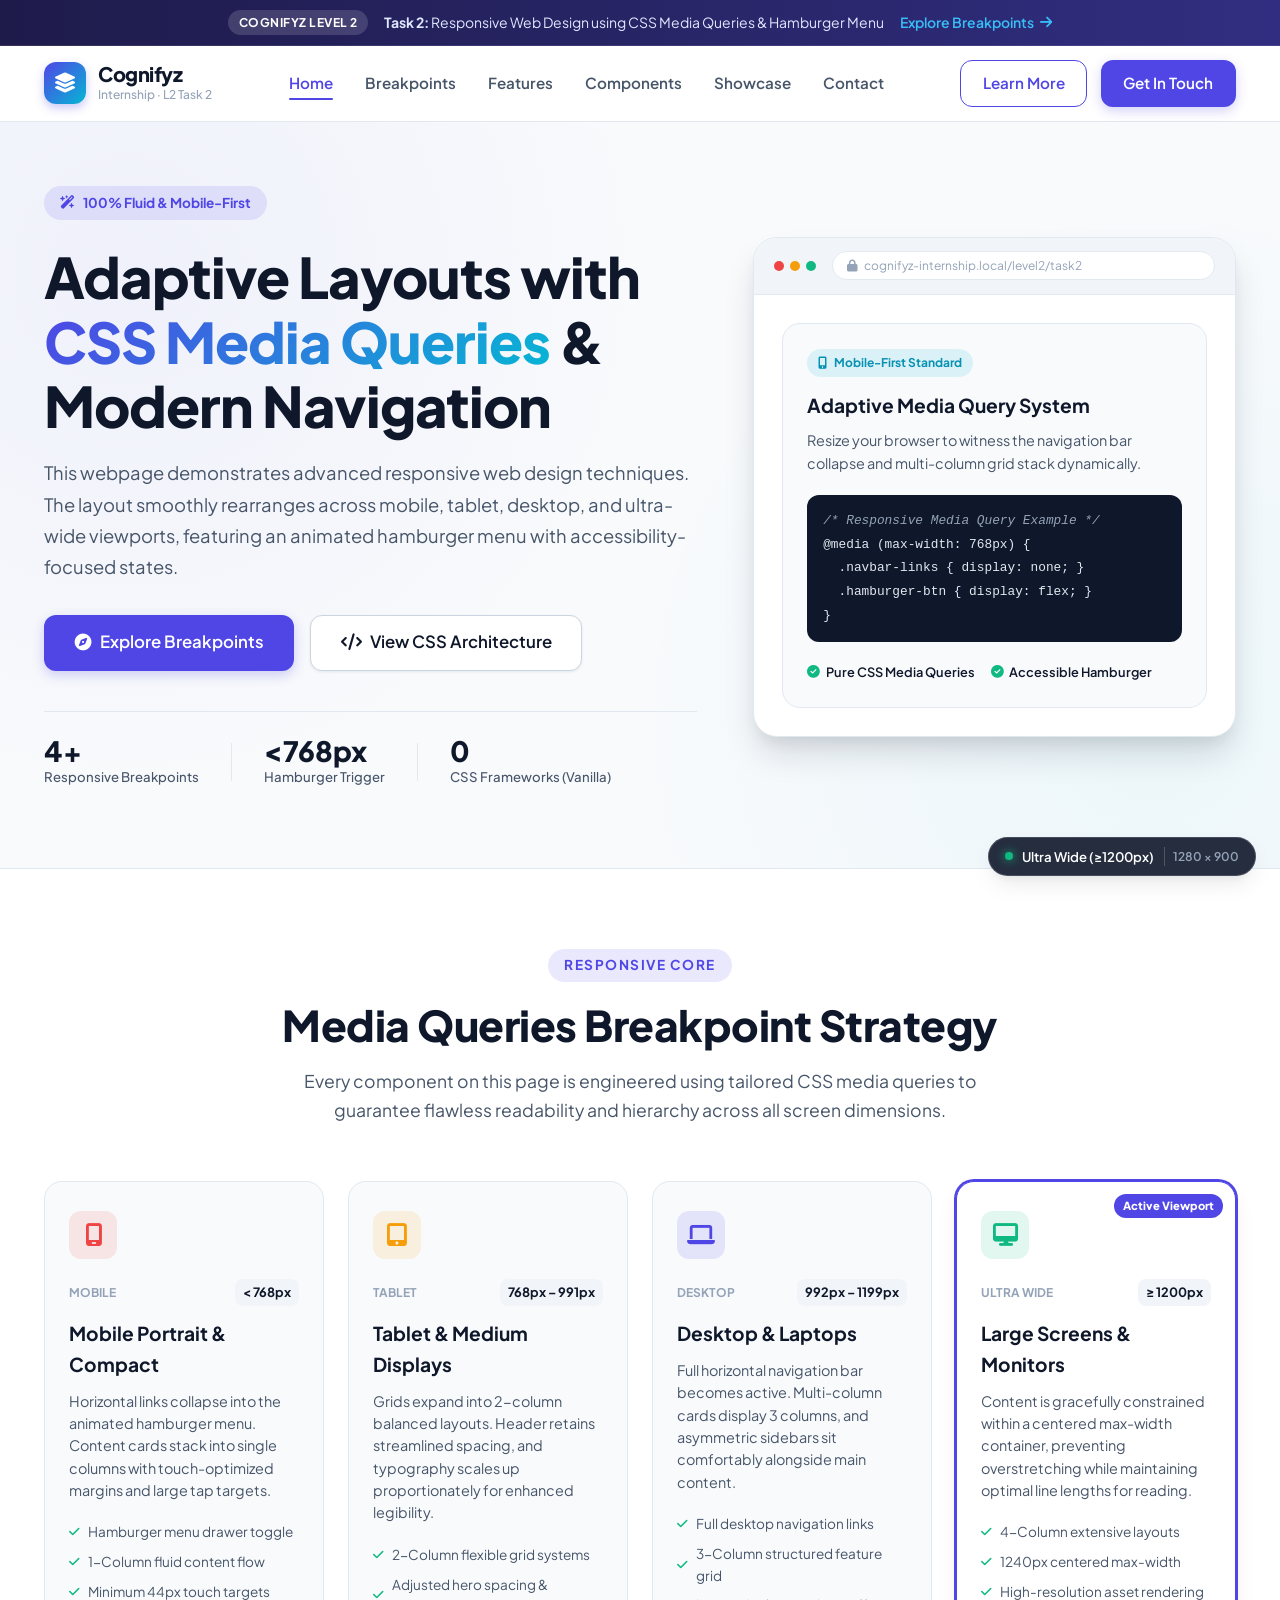
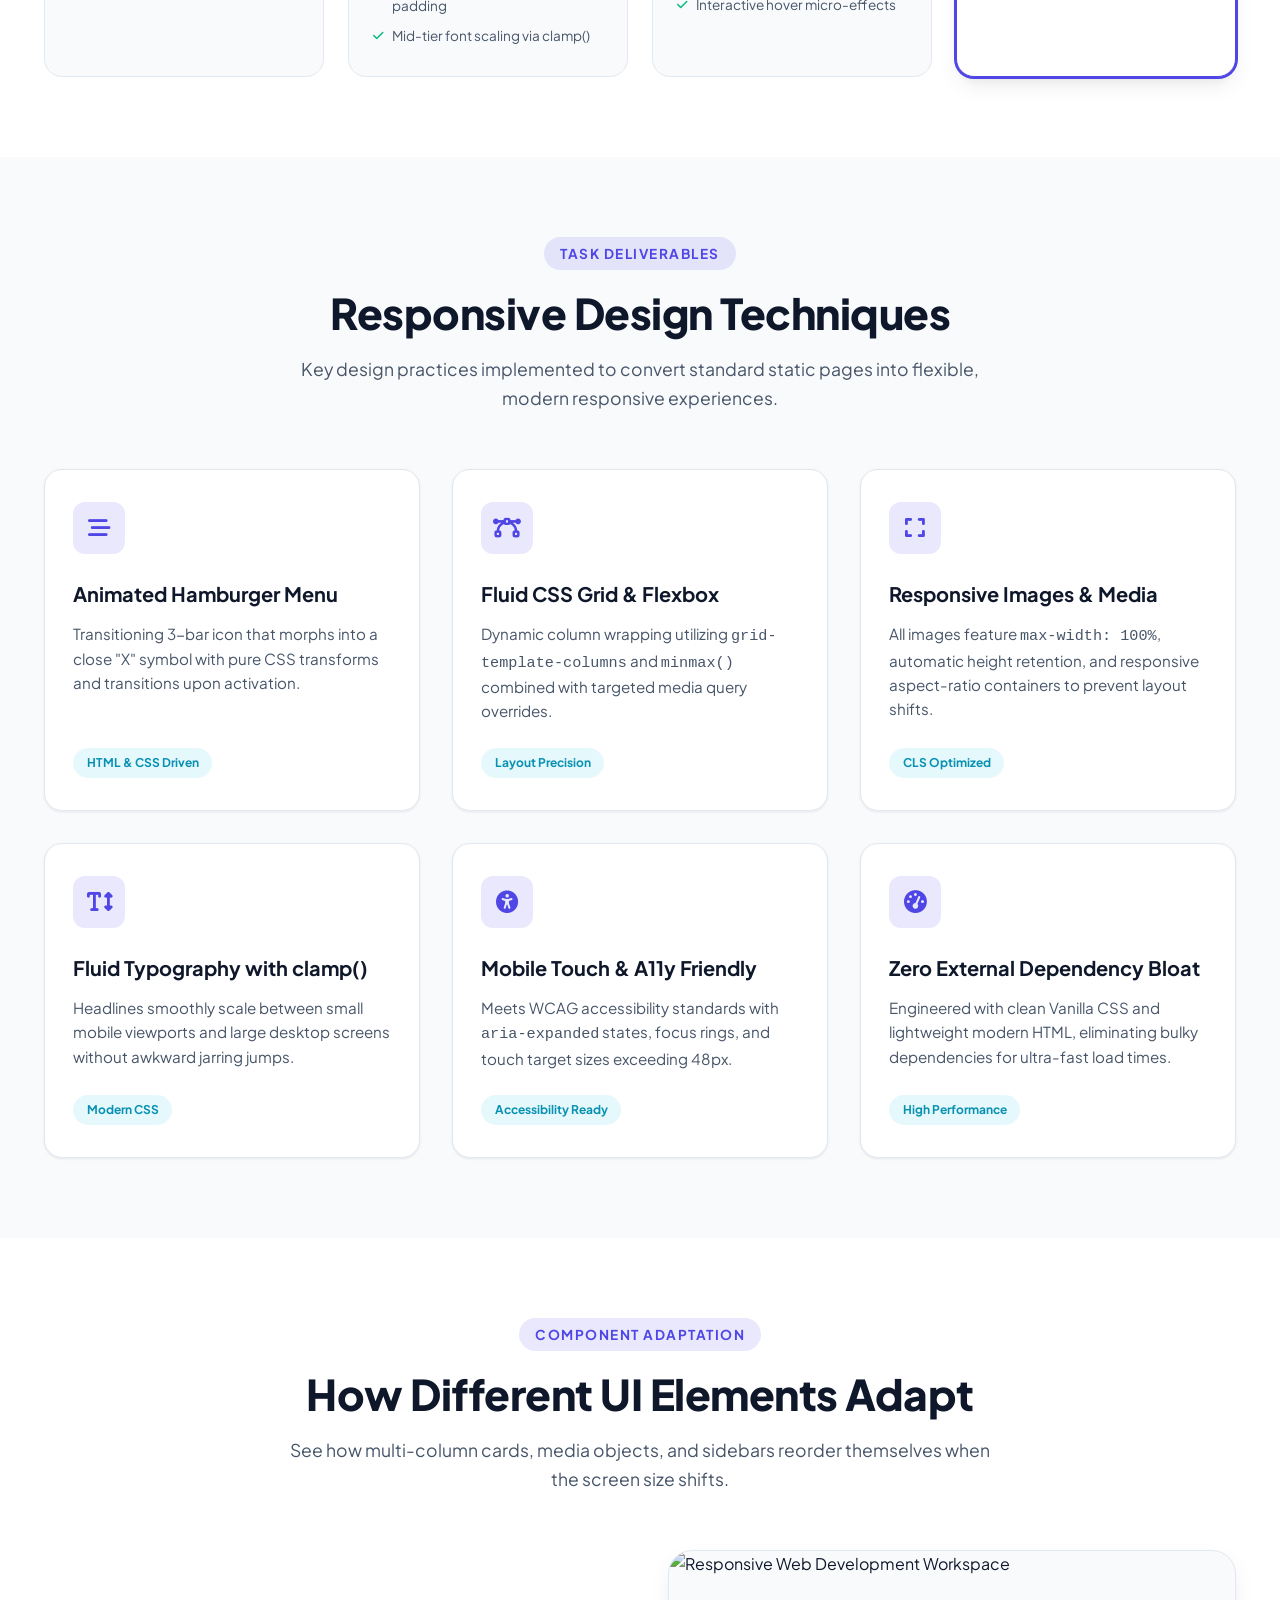
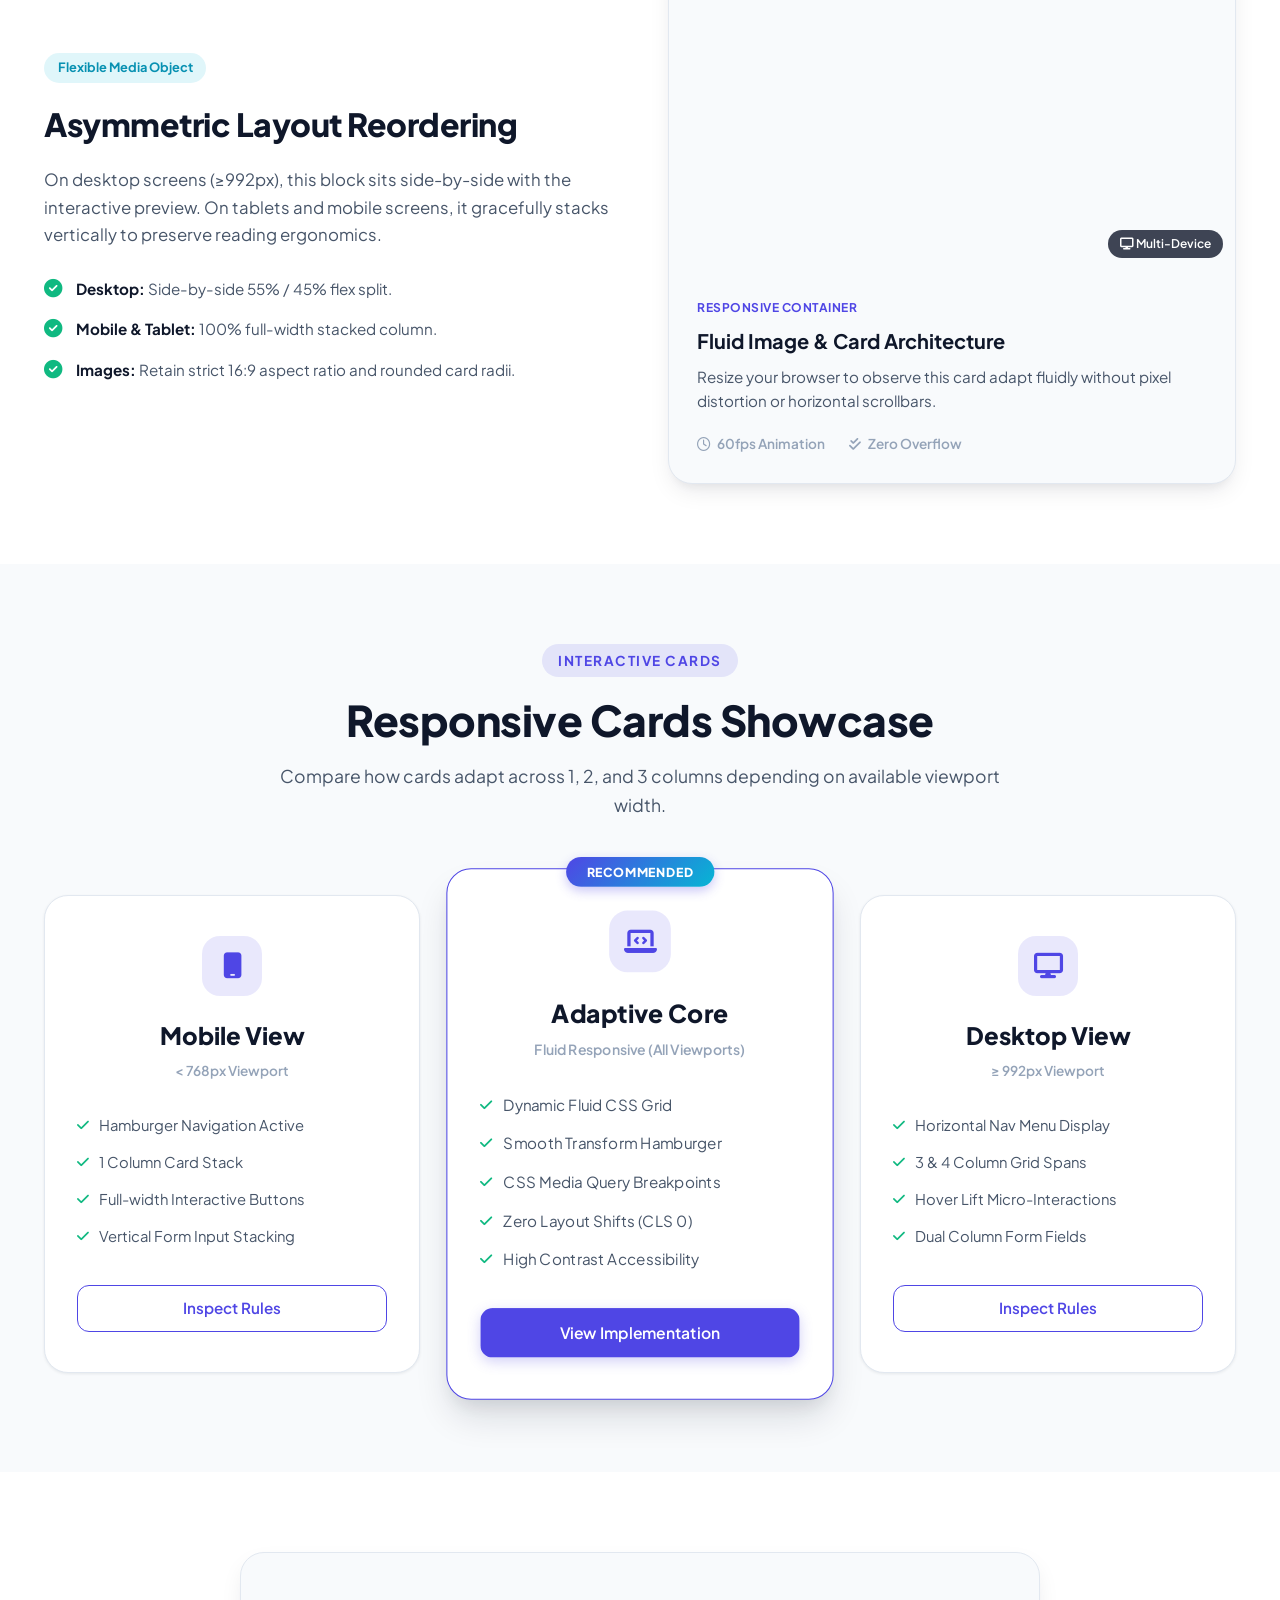
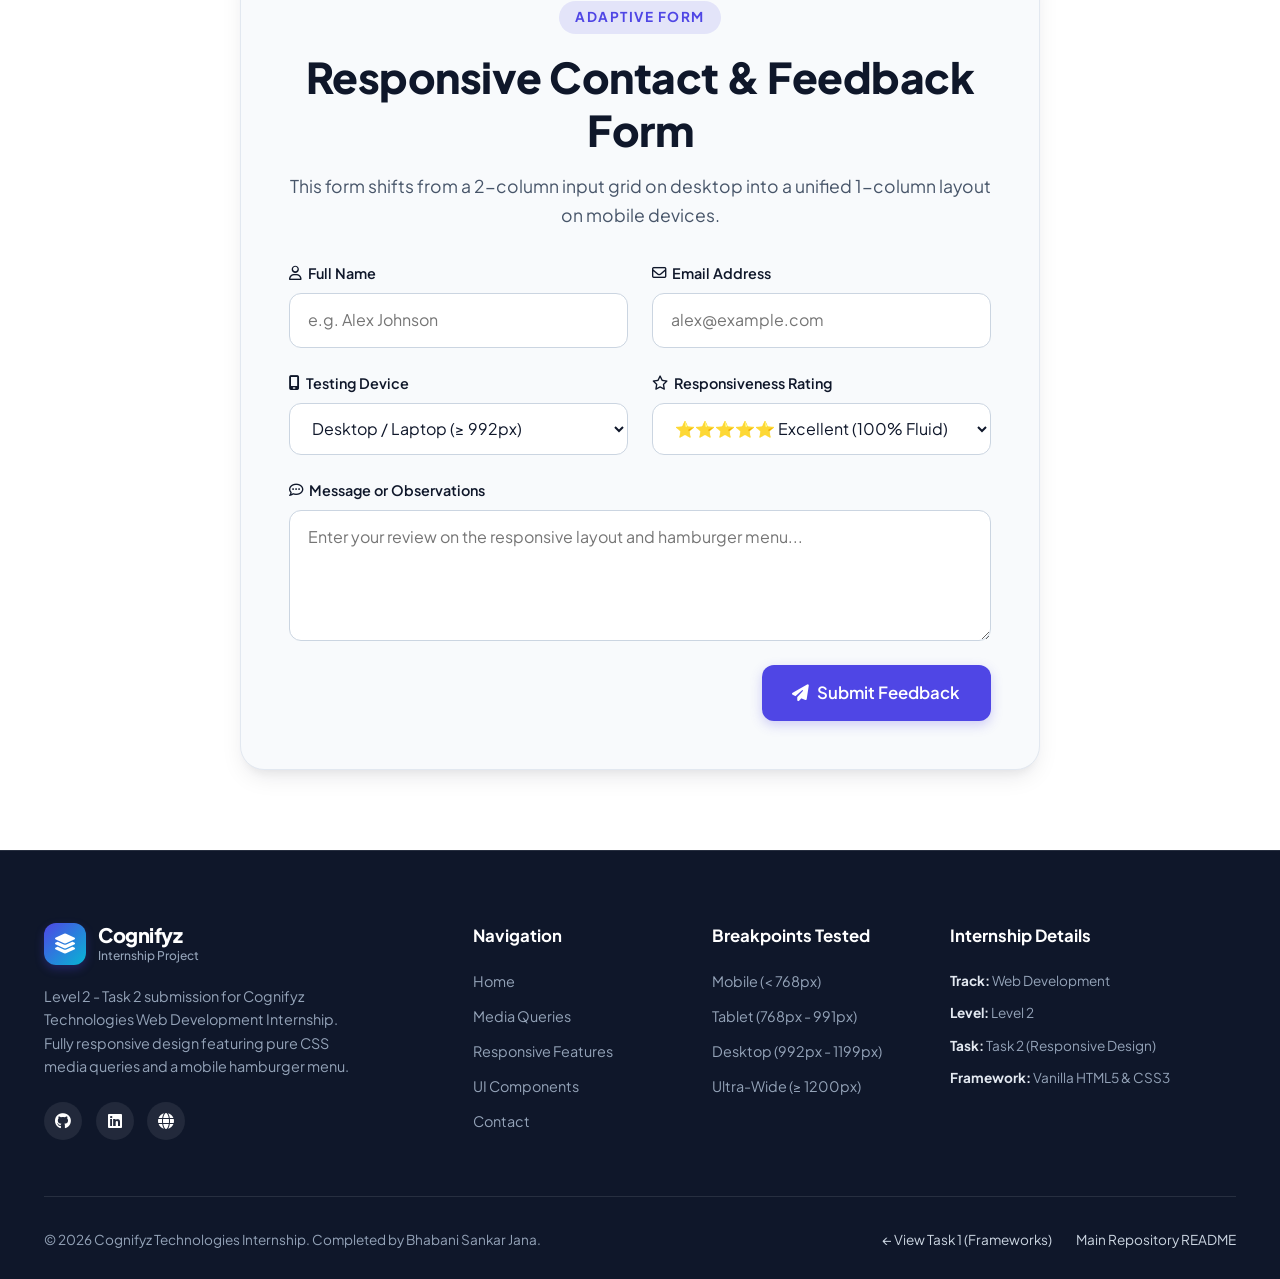
==== commit ae413190: "Fix: Mobile navigation opens on main screen and collapses via X button" ====
--- a/Level-2/Task-2/index.html
+++ b/Level-2/Task-2/index.html
@@ -64,8 +64,8 @@
                 <a href="#features" class="btn btn-outline nav-btn-secondary">Learn More</a>
                 <a href="#contact" class="btn btn-primary nav-btn-primary">Get In Touch</a>
                 
-                <!-- Mobile Hamburger Toggle Button -->
-                <button class="hamburger-btn" id="hamburgerBtn" aria-label="Toggle navigation menu" aria-expanded="false" aria-controls="mobileNavDrawer">
+                <!-- Mobile Hamburger / X Toggle Button -->
+                <button class="hamburger-btn" id="hamburgerBtn" aria-label="Toggle navigation menu" aria-expanded="false" aria-controls="mobileNavMenu">
                     <span class="hamburger-bar bar-1"></span>
                     <span class="hamburger-bar bar-2"></span>
                     <span class="hamburger-bar bar-3"></span>
@@ -73,41 +73,33 @@
             </div>
         </nav>
 
-        <!-- Mobile Drawer Navigation Overlay & Menu -->
-        <div class="mobile-drawer-overlay" id="mobileDrawerOverlay" aria-hidden="true"></div>
-        <aside class="mobile-nav-drawer" id="mobileNavDrawer" aria-label="Mobile Navigation Menu">
-            <div class="mobile-drawer-header">
-                <div class="logo-icon small">
-                    <i class="fa-solid fa-layer-group"></i>
-                </div>
-                <span class="mobile-drawer-title">Navigation Menu</span>
-                <button class="drawer-close-btn" id="drawerCloseBtn" aria-label="Close menu">
-                    <i class="fa-solid fa-xmark"></i>
-                </button>
-            </div>
-
-            <div class="mobile-drawer-status">
-                <span class="status-pill"><i class="fa-solid fa-mobile-screen"></i> Mobile View Active</span>
-            </div>
-
-            <ul class="mobile-nav-list">
-                <li><a href="#hero" class="mobile-nav-link active"><i class="fa-solid fa-house"></i> Home</a></li>
-                <li><a href="#breakpoints" class="mobile-nav-link"><i class="fa-solid fa-sliders"></i> Breakpoints &amp; Queries</a></li>
-                <li><a href="#features" class="mobile-nav-link"><i class="fa-solid fa-cubes"></i> Responsive Features</a></li>
-                <li><a href="#components" class="mobile-nav-link"><i class="fa-solid fa-shapes"></i> UI Components</a></li>
-                <li><a href="#pricing" class="mobile-nav-link"><i class="fa-solid fa-layer-group"></i> Showcase Grid</a></li>
-                <li><a href="#contact" class="mobile-nav-link"><i class="fa-solid fa-envelope"></i> Contact Us</a></li>
-            </ul>
-
-            <div class="mobile-drawer-footer">
-                <a href="#contact" class="btn btn-primary btn-block">Get Started</a>
-                <div class="mobile-socials">
-                    <a href="#" aria-label="Github"><i class="fa-brands fa-github"></i></a>
-                    <a href="#" aria-label="LinkedIn"><i class="fa-brands fa-linkedin"></i></a>
-                    <a href="#" aria-label="Twitter"><i class="fa-brands fa-twitter"></i></a>
-                </div>
-            </div>
-        </aside>
+        <!-- Mobile Navigation Menu (Drops down directly onto the Main Screen below the header) -->
+        <nav class="mobile-nav-menu" id="mobileNavMenu" aria-label="Mobile Navigation Menu">
+            <div class="container mobile-menu-inner">
+                <div class="mobile-menu-topbar">
+                    <span class="status-pill"><i class="fa-solid fa-mobile-screen"></i> Mobile Navigation</span>
+                    <button class="mobile-close-btn" id="mobileCloseBtn" aria-label="Close navigation menu">
+                        <i class="fa-solid fa-xmark"></i> Close ✕
+                    </button>
+                </div>
+
+                <ul class="mobile-nav-list">
+                    <li><a href="#hero" class="mobile-nav-link active"><i class="fa-solid fa-house"></i> Home</a></li>
+                    <li><a href="#breakpoints" class="mobile-nav-link"><i class="fa-solid fa-sliders"></i> Breakpoints &amp; Queries</a></li>
+                    <li><a href="#features" class="mobile-nav-link"><i class="fa-solid fa-cubes"></i> Responsive Features</a></li>
+                    <li><a href="#components" class="mobile-nav-link"><i class="fa-solid fa-shapes"></i> UI Components</a></li>
+                    <li><a href="#pricing" class="mobile-nav-link"><i class="fa-solid fa-layer-group"></i> Showcase Grid</a></li>
+                    <li><a href="#contact" class="mobile-nav-link"><i class="fa-solid fa-envelope"></i> Contact Us</a></li>
+                </ul>
+
+                <div class="mobile-menu-actions">
+                    <a href="#contact" class="btn btn-primary btn-block"><i class="fa-solid fa-paper-plane"></i> Get In Touch</a>
+                </div>
+            </div>
+        </nav>
+
+        <!-- Backdrop overlay covering the rest of the main screen below the menu -->
+        <div class="mobile-menu-backdrop" id="mobileMenuBackdrop" aria-hidden="true"></div>
     </header>
 
     <main>
--- a/Level-2/Task-2/styles.css
+++ b/Level-2/Task-2/styles.css
@@ -371,21 +371,24 @@
 }
 
 /* --------------------------------------------------------------------------
-   7. Hamburger Button (HTML/CSS Animated Toggle)
+   7. Hamburger Button (HTML/CSS Animated Toggle: 3 Bars <-> 'X')
    -------------------------------------------------------------------------- */
 .hamburger-btn {
     display: none; /* Hidden on desktop; displayed via media query on mobile */
     flex-direction: column;
-    justify-content: space-between;
+    justify-content: center;
+    align-items: center;
+    gap: 5px;
     width: 44px;
     height: 44px;
     background: transparent;
     border: 1px solid var(--border-light);
     border-radius: var(--radius-md);
     cursor: pointer;
-    padding: 12px 10px;
+    padding: 0;
     position: relative;
     transition: background-color var(--transition-fast), border-color var(--transition-fast);
+    z-index: 105;
 }
 
 .hamburger-btn:hover {
@@ -400,17 +403,23 @@
 
 /* Three Horizontal Bars */
 .hamburger-bar {
-    width: 100%;
+    width: 22px;
     height: 2.5px;
     background-color: var(--text-primary);
     border-radius: 2px;
-    transition: transform var(--transition-normal), opacity var(--transition-normal);
+    transition: transform var(--transition-normal), opacity var(--transition-fast);
     transform-origin: center;
 }
 
-/* Animated Transition: Transforms 3 bars into an 'X' symbol */
+/* Animated Transition: Transforms 3 bars into a distinct 'X' */
+.hamburger-btn.is-active {
+    background-color: var(--primary-light);
+    border-color: var(--primary);
+}
+
 .hamburger-btn.is-active .bar-1 {
-    transform: translateY(7px) rotate(45deg);
+    transform: translateY(7.5px) rotate(45deg);
+    background-color: var(--primary);
 }
 
 .hamburger-btn.is-active .bar-2 {
@@ -419,92 +428,57 @@
 }
 
 .hamburger-btn.is-active .bar-3 {
-    transform: translateY(-7px) rotate(-45deg);
-}
-
-/* --------------------------------------------------------------------------
-   8. Mobile Drawer Navigation Overlay & Drawer
-   -------------------------------------------------------------------------- */
-.mobile-drawer-overlay {
-    position: fixed;
-    top: 0;
+    transform: translateY(-7.5px) rotate(-45deg);
+    background-color: var(--primary);
+}
+
+/* --------------------------------------------------------------------------
+   8. Mobile Navigation Menu (Drops down directly onto Main Screen below header)
+   -------------------------------------------------------------------------- */
+.mobile-nav-menu {
+    position: absolute;
+    top: 100%; /* Directly below the sticky header */
     left: 0;
-    width: 100vw;
-    height: 100vh;
-    background: rgba(15, 23, 42, 0.55);
-    backdrop-filter: blur(4px);
-    -webkit-backdrop-filter: blur(4px);
-    z-index: 190;
+    width: 100%;
+    background: rgba(255, 255, 255, 0.98);
+    backdrop-filter: blur(16px);
+    -webkit-backdrop-filter: blur(16px);
+    border-bottom: 2px solid var(--border-light);
+    box-shadow: 0 18px 40px rgba(15, 23, 42, 0.14);
+    z-index: 102;
+    overflow: hidden;
+    max-height: 0;
     opacity: 0;
     visibility: hidden;
-    pointer-events: none;
-    transition: opacity var(--transition-normal), visibility var(--transition-normal);
-}
-
-.mobile-drawer-overlay.is-open {
+    transform: translateY(-10px);
+    transition: max-height 0.4s cubic-bezier(0.16, 1, 0.3, 1),
+                opacity 0.25s ease,
+                transform 0.3s cubic-bezier(0.16, 1, 0.3, 1),
+                visibility 0.4s ease;
+}
+
+.mobile-nav-menu.is-open {
+    max-height: 85vh;
     opacity: 1;
     visibility: visible;
-    pointer-events: auto;
-}
-
-.mobile-nav-drawer {
-    position: fixed;
-    top: 0;
-    right: 0;
-    width: 82%;
-    max-width: 360px;
-    height: 100vh;
-    background: var(--bg-surface);
-    box-shadow: -10px 0 35px rgba(0, 0, 0, 0.15);
-    z-index: 200;
+    transform: translateY(0);
+    overflow-y: auto;
+}
+
+.mobile-menu-inner {
+    padding-top: 1rem;
+    padding-bottom: 1.5rem;
     display: flex;
     flex-direction: column;
-    padding: 1.5rem;
-    transform: translateX(100%); /* Hidden offscreen by default */
-    transition: transform var(--transition-normal);
-    overflow-y: auto;
-}
-
-.mobile-nav-drawer.is-open {
-    transform: translateX(0); /* Slide in from right */
-}
-
-.mobile-drawer-header {
+    gap: 0.75rem;
+}
+
+.mobile-menu-topbar {
     display: flex;
     align-items: center;
     justify-content: space-between;
-    padding-bottom: 1.25rem;
+    padding-bottom: 0.75rem;
     border-bottom: 1px solid var(--border-light);
-}
-
-.mobile-drawer-title {
-    font-weight: 700;
-    font-size: 1.05rem;
-    color: var(--text-primary);
-}
-
-.drawer-close-btn {
-    width: 36px;
-    height: 36px;
-    border-radius: var(--radius-sm);
-    border: 1px solid var(--border-light);
-    background: transparent;
-    color: var(--text-secondary);
-    display: flex;
-    align-items: center;
-    justify-content: center;
-    cursor: pointer;
-    font-size: 1.15rem;
-    transition: all var(--transition-fast);
-}
-
-.drawer-close-btn:hover {
-    background-color: var(--bg-muted);
-    color: var(--text-primary);
-}
-
-.mobile-drawer-status {
-    margin: 1.25rem 0 0.5rem 0;
 }
 
 .status-pill {
@@ -519,18 +493,39 @@
     border-radius: var(--radius-full);
 }
 
+.mobile-close-btn {
+    display: inline-flex;
+    align-items: center;
+    gap: 0.4rem;
+    padding: 0.35rem 0.85rem;
+    border-radius: var(--radius-sm);
+    border: 1px solid var(--border-light);
+    background: var(--bg-muted);
+    color: var(--text-secondary);
+    font-size: 0.825rem;
+    font-weight: 700;
+    cursor: pointer;
+    transition: all var(--transition-fast);
+}
+
+.mobile-close-btn:hover {
+    background-color: rgba(239, 68, 68, 0.12);
+    color: var(--danger);
+    border-color: rgba(239, 68, 68, 0.25);
+}
+
 .mobile-nav-list {
-    margin: 1rem 0;
+    margin: 0.5rem 0;
     display: flex;
     flex-direction: column;
-    gap: 0.5rem;
+    gap: 0.4rem;
 }
 
 .mobile-nav-link {
     display: flex;
     align-items: center;
     gap: 0.85rem;
-    padding: 0.85rem 1rem;
+    padding: 0.8rem 1rem;
     border-radius: var(--radius-md);
     font-weight: 600;
     font-size: 1rem;
@@ -539,7 +534,7 @@
 }
 
 .mobile-nav-link i {
-    width: 20px;
+    width: 22px;
     font-size: 1.1rem;
     color: var(--text-muted);
     transition: color var(--transition-fast);
@@ -556,36 +551,40 @@
     color: var(--primary);
 }
 
-.mobile-drawer-footer {
-    margin-top: auto;
-    padding-top: 1.5rem;
-    border-top: 1px solid var(--border-light);
-    display: flex;
-    flex-direction: column;
-    gap: 1.25rem;
-}
-
-.mobile-socials {
-    display: flex;
-    justify-content: center;
-    gap: 1.25rem;
-}
-
-.mobile-socials a {
-    width: 38px;
-    height: 38px;
-    border-radius: 50%;
-    background: var(--bg-muted);
-    color: var(--text-secondary);
-    display: flex;
-    align-items: center;
-    justify-content: center;
-    transition: all var(--transition-fast);
-}
-
-.mobile-socials a:hover {
-    background: var(--primary);
-    color: #ffffff;
+.mobile-menu-actions {
+    padding-top: 0.5rem;
+}
+
+/* Backdrop Overlay on the Main Screen below the menu */
+.mobile-menu-backdrop {
+    position: fixed;
+    top: var(--header-height);
+    left: 0;
+    width: 100vw;
+    height: calc(100vh - var(--header-height));
+    background: rgba(15, 23, 42, 0.45);
+    backdrop-filter: blur(3px);
+    -webkit-backdrop-filter: blur(3px);
+    z-index: 99;
+    opacity: 0;
+    visibility: hidden;
+    pointer-events: none;
+    transition: opacity 0.3s ease, visibility 0.3s ease;
+}
+
+.mobile-menu-backdrop.is-open {
+    opacity: 1;
+    visibility: visible;
+    pointer-events: auto;
+}
+
+/* Ensure mobile menu and backdrop are NEVER displayed on desktop */
+@media (min-width: 768px) {
+    .mobile-nav-menu,
+    .mobile-menu-backdrop,
+    .hamburger-btn {
+        display: none !important;
+    }
 }
 
 /* --------------------------------------------------------------------------
